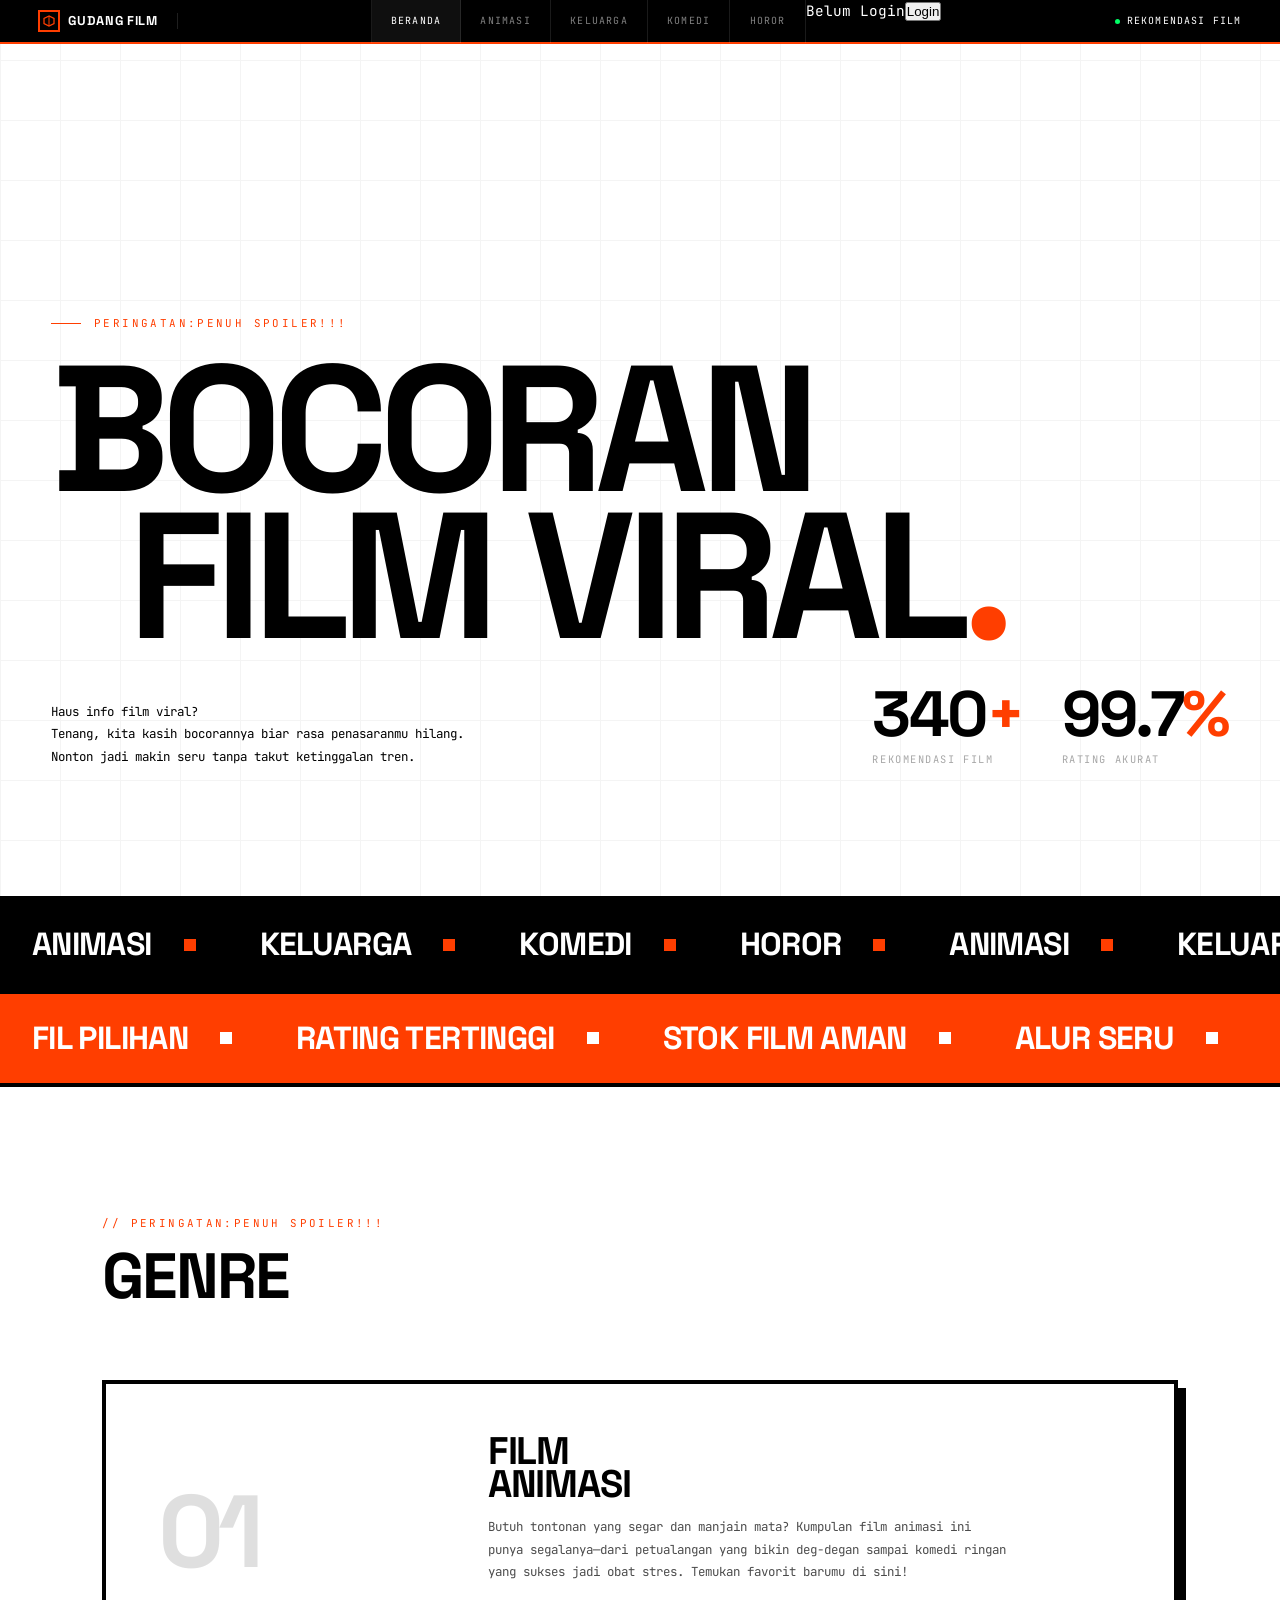
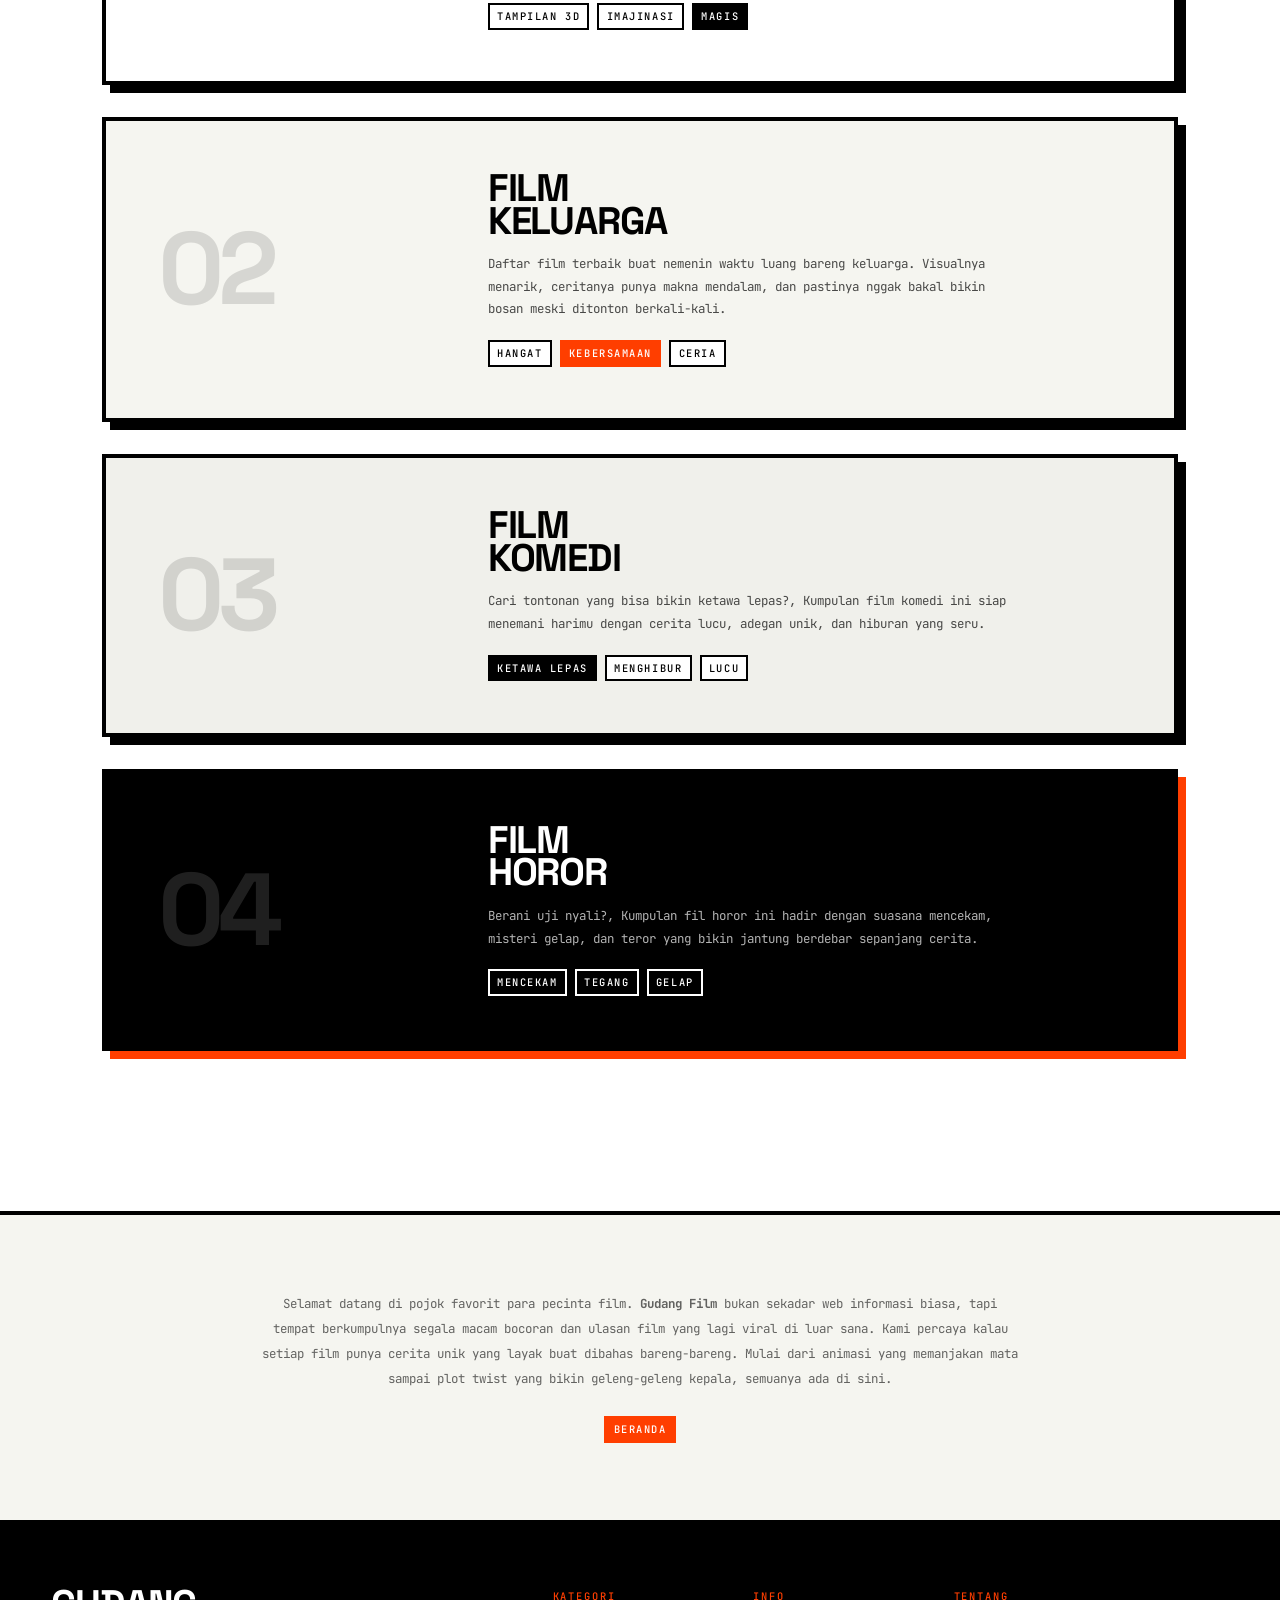
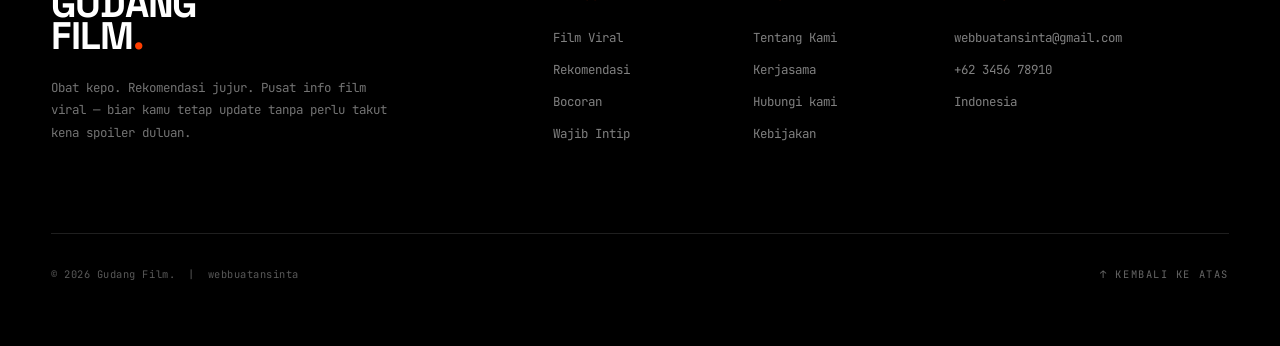
==== index.html @ 7c8afbdd "Update index.html" ====
<!DOCTYPE html>
<html lang="en">
<head>
<meta charset="UTF-8">
<meta name="viewport" content="width=device-width, initial-scale=1.0">
<title>GUDANG FILM</title>
<meta name="description" content="AXIS INDUSTRIAL delivers precision-engineered solutions for heavy industry. Built to endure. Designed to perform.">
<link rel="preconnect" href="https://fonts.googleapis.com">
<link rel="preconnect" href="https://fonts.gstatic.com" crossorigin>
<link href="https://fonts.googleapis.com/css2?family=JetBrains+Mono:wght@400;500&family=Space+Grotesk:wght@400;700&display=swap" rel="stylesheet">
<link rel="stylesheet" href="css/templatemo-axis-industrial.css">
<link rel="stylesheet" href="css/templatemo-axis-main-page.css">
<!--

TemplateMo 619 Axis Industrial

https://templatemo.com/tm-619-axis-industrial

-->
</head>
<body>

<!-- ====== HEADER ====== -->
<header class="header">
    <div class="header__inner">
        <div class="header__left">
            <a href="index.html" class="header__logo" aria-label="AXIS INDUSTRIAL Home">
                <span class="header__logo-mark">
                    <svg viewBox="0 0 24 24" fill="none" xmlns="http://www.w3.org/2000/svg"><path d="M12 2L2 7V17L12 22L22 17V7L12 2Z" stroke="#FF3E00" stroke-width="2.5"/><line x1="12" y1="2" x2="12" y2="22" stroke="#FF3E00" stroke-width="2"/></svg>
                </span>
                Gudang Film
            </a>
            <span class="header__sep"></span>
            <span class="header__product"></span>
        </div>
        <nav class="header__nav" id="headerNav">
            <a href="index.html" class="active">Beranda</a>
            <a href="animasi.html">Animasi</a>
            <a href="keluarga.html">Keluarga</a>
            <a href="komedi.html">Komedi</a>
            <a href="horor.html">Horor</a>
            <p id="userInfo">Belum Login</p>

<div id="authArea">
    <button onclick="goLogin()" class="nav-cta">Login</button>
</div>
        </nav>
        <div class="header__right">
            <div class="header__status"><span class="header__status-dot"></span><span>Rekomendasi Film</span></div>
        </div>
        <button class="header__burger" id="headerBurger" aria-label="Toggle navigation" aria-expanded="false"><span></span><span></span><span></span></button>
    </div>
</header>


<!-- ====== HERO ====== -->
<section class="hero">
    <div class="hero__grid hero__grid--dense" aria-hidden="true"></div>
    <div class="hero__label reveal">PERINGATAN:PENUH SPOILER!!! </div>
    <h1 class="hero__title">
        <span class="line">BOCORAN</span>
        <span class="line line--indent">FILM VIRAL<span class="accent-dot">.</span></span>
    </h1>
    <div class="hero__bottom">
        <p class="hero__desc reveal">Haus info film viral? <br>Tenang, kita kasih bocorannya biar rasa penasaranmu hilang. Nonton jadi makin seru tanpa takut ketinggalan tren.</p>
        <div class="hero__stats reveal">
            <div><div class="hero__stat-num">340<span class="accent">+</span></div><div class="hero__stat-label">Rekomendasi Film</div></div>
            <div><div class="hero__stat-num">99.7<span class="accent">%</span></div><div class="hero__stat-label">Rating Akurat</div></div>
        </div>
    </div>
</section>

<!-- ====== TICKER ====== -->
<div class="ticker" aria-hidden="true"><div class="ticker__track"><span class="ticker__item">Animasi</span><span class="ticker__item">Keluarga</span><span class="ticker__item">Komedi</span><span class="ticker__item">Horor</span><span class="ticker__item">Animasi</span><span class="ticker__item">Keluarga</span><span class="ticker__item">Komedi</span><span class="ticker__item">Horor</span></div></div>
<div class="ticker ticker--reverse ticker--safety" aria-hidden="true"><div class="ticker__track"><span class="ticker__item">Fil Pilihan</span><span class="ticker__item">Rating Tertinggi</span><span class="ticker__item">Stok film Aman</span><span class="ticker__item">Alur Seru</span><span class="ticker__item">Simpan Dulu</span><span class="ticker__item">Intip Dikit</span><span class="ticker__item">Film Pilihan</span><span class="ticker__item">Rating Tertinggi</span><span class="ticker__item">Stok Film Aman</span><span class="ticker__item">Alur Seru</span><span class="ticker__item">Simpan Dulu</span><span class="ticker__item">Intip dikit</span></div></div>

<!-- ====== THE STACK ====== -->
<section class="section" id="process">
    <div class="container">
        <div class="stack__header reveal">
            <div><div class="section__eyebrow">// PERINGATAN:PENUH SPOILER!!! </div><h2 class="section__title">Genre</h2></div>
        </div>
        <div>
            <article class="stack__card reveal"><div class="stack__card-left"><div class="stack__card-step">01</div></div><div class="stack__card-right"><h3 class="stack__card-title">Film<br>Animasi</h3><p class="stack__card-text">Butuh tontonan yang segar dan manjain mata? Kumpulan film animasi ini punya segalanya—dari petualangan yang bikin deg-degan sampai komedi ringan yang sukses jadi obat stres. Temukan favorit barumu di sini!</p><div class="stack__card-tags"><span class="tag">Tampilan 3D</span><span class="tag">imajinasi</span><span class="tag tag--filled">Magis</span></div></div></article>
            <article class="stack__card reveal"><div class="stack__card-left"><div class="stack__card-step">02</div></div><div class="stack__card-right"><h3 class="stack__card-title">Film<br>Keluarga</h3><p class="stack__card-text">Daftar film terbaik buat nemenin waktu luang bareng keluarga. Visualnya menarik, ceritanya punya makna mendalam, dan pastinya nggak bakal bikin bosan meski ditonton berkali-kali.</p><div class="stack__card-tags"><span class="tag">Hangat</span><span class="tag tag--safety">Kebersamaan</span><span class="tag">Ceria</span></div></div></article>
            <article class="stack__card reveal"><div class="stack__card-left"><div class="stack__card-step">03</div></div><div class="stack__card-right"><h3 class="stack__card-title">Film<br>Komedi</h3><p class="stack__card-text">Cari tontonan yang bisa bikin ketawa lepas?, Kumpulan film komedi ini siap menemani harimu dengan cerita lucu, adegan unik, dan hiburan yang seru.</p><div class="stack__card-tags"><span class="tag tag--filled">Ketawa Lepas</span><span class="tag">Menghibur</span><span class="tag">Lucu</span></div></div></article>
            <article class="stack__card reveal"><div class="stack__card-left"><div class="stack__card-step">04</div></div><div class="stack__card-right"><h3 class="stack__card-title">Film<br>Horor</h3><p class="stack__card-text">Berani uji nyali?, Kumpulan fil horor ini hadir dengan suasana mencekam, misteri gelap, dan teror yang bikin jantung berdebar sepanjang cerita.</p><div class="stack__card-tags"><span class="tag">Mencekam</span><span class="tag">Tegang</span><span class="tag tag--safety">Gelap</span></div></div></article>
        </div>
    </div>
</section>


<!-- ====== ABOUT THIS TEMPLATE ====== -->
<section class="about">
    <div class="about__inner">
        <p class="about__text">
            Selamat datang di pojok favorit para pecinta film.<strong> Gudang Film</strong> bukan sekadar web informasi biasa, tapi tempat berkumpulnya segala macam bocoran dan ulasan film yang lagi viral di luar sana. Kami percaya kalau setiap film punya cerita unik yang layak buat dibahas bareng-bareng. Mulai dari animasi yang memanjakan mata sampai plot twist yang bikin geleng-geleng kepala, semuanya ada di sini. 
        </p>
        <div class="about__links">
            <a href="index.html" class="tag tag--safety">Beranda</a>
        </div>
    </div>
</section>


<!-- ====== FOOTER ====== -->
<footer class="footer">
    <div class="footer__inner">
        <div class="footer__top">
            <div class="footer__brand">
                <h2 class="font-display footer__brand-name">Gudang <br>Film<span class="accent">.</span></h2>
                <p class="footer__brand-desc">Obat kepo. Rekomendasi jujur. Pusat info film viral — biar kamu tetap update tanpa perlu takut kena spoiler duluan.</p>
            </div>
             <div class="footer__col"><div class="footer__col-title">Kategori</div><a href="#">Film Viral</a><a href="#">Rekomendasi</a><a href="#">Bocoran</a><a href="#">Wajib Intip</a></div>
            <div class="footer__col"><div class="footer__col-title">Info</div><a href="#">Tentang Kami</a><a href="#">Kerjasama</a><a href="#">Hubungi kami</a><a href="#">Kebijakan</a></div>
            <div class="footer__col"><div class="footer__col-title">Tentang</div><a href="#">webbuatansinta@gmail.com</a><a href="#">+62 3456 78910</a><a href="#">Indonesia</a></div>
        </div>
        <div class="footer__bottom">
           <span class="footer__copy">&copy; 2026 Gudang Film. &nbsp;|&nbsp; webbuatansinta </span>
            <button class="footer__back-top" id="backToTop" aria-label="Back To Top">↑ Kembali ke atas</button>
        </div>
    </div>
</footer>

<script src="js/templatemo-axis-script.js"></script>
    <script src="login/js/welcome.js"><script>
</body>
</html>
---- css/templatemo-axis-industrial.css ----
/*

TemplateMo 619 Axis Industrial

https://templatemo.com/tm-619-axis-industrial

*/

/* ============================================================
   AXIS INDUSTRIAL — COMMON CSS
   ============================================================
   1. RESET & VARIABLES
   2. BASE TYPOGRAPHY
   3. UTILITY CLASSES
   4. BUTTONS
   5. HEADER / NAV
   6. HERO (BASE)
   7. SECTION SHARED
   8. BENTO / SPEC CARD BASE
   9. TICKER
   10. FOOTER
   11. SCROLL REVEAL
   12. RESPONSIVE — BASE
   ============================================================ */

/* ----- 1. RESET & VARIABLES ----- */
*, *::before, *::after {
    margin: 0;
    padding: 0;
    box-sizing: border-box;
}

:root {
    /* Palette */
    --base: #FFFFFF;
    --ink: #000000;
    --safety: #FF3E00;
    --muted: #888888;
    --surface: #F5F5F0;
    --term-bg: #08080A;
    --term-green: #00FF66;
    --term-amber: #FFAA00;

    /* Borders & Shadows */
    --border: 4px solid var(--ink);
    --border-thin: 1px solid var(--ink);
    --border-hair: 1px solid rgba(0,0,0,0.10);
    --shadow: 8px 8px 0px var(--ink);
    --shadow-safety: 8px 8px 0px var(--safety);
    --shadow-hover: 4px 4px 0px var(--ink);

    /* Type Scale */
    --fs-hero: clamp(4rem, 14vw, 14rem);
    --fs-h1: clamp(2.4rem, 5vw, 5rem);
    --fs-h2: clamp(1.6rem, 3vw, 3rem);
    --fs-h3: clamp(1.1rem, 1.6vw, 1.5rem);
    --fs-body: clamp(0.9rem, 1.1vw, 1.1rem);
    --fs-data: clamp(0.78rem, 0.9vw, 0.95rem);
    --fs-micro: 0.62rem;
    --fs-ticker: clamp(1.4rem, 2.5vw, 2.5rem);
    --fs-stat: clamp(2.4rem, 5vw, 4.5rem);
    --fs-spec-val: clamp(2rem, 4vw, 3.5rem);

    /* Spacing */
    --gap: clamp(1rem, 2vw, 2rem);
    --section-pad: clamp(4rem, 10vw, 10rem) clamp(1rem, 4vw, 4rem);

    /* Layout */
    --cols: 12;
    --header-h: 44px;
}

html {
    scroll-behavior: smooth;
    -webkit-text-size-adjust: 100%;
}

body {
    font-family: 'JetBrains Mono', monospace;
    font-weight: 400;
    font-size: var(--fs-body);
    line-height: 1.6;
    color: var(--ink);
    background-color: var(--base);
    overflow-x: hidden;
}

img { max-width: 100%; display: block; }
a { color: inherit; text-decoration: none; }
ul { list-style: none; }

::selection {
    background: var(--safety);
    color: var(--base);
}


/* ----- 2. BASE TYPOGRAPHY ----- */
h1, h2, h3, h4, h5, h6,
.font-display {
    font-family: 'Space Grotesk', sans-serif;
    font-weight: 700;
    text-transform: uppercase;
    line-height: 0.85;
    letter-spacing: -0.03em;
}


/* ----- 3. UTILITY CLASSES ----- */
.container {
    width: 100%;
    max-width: 1440px;
    margin: 0 auto;
    padding-inline: clamp(1rem, 4vw, 4rem);
}

.grid-12 {
    display: grid;
    grid-template-columns: repeat(var(--cols), 1fr);
    gap: var(--gap);
}

.accent { color: var(--safety); }

.tag {
    display: inline-block;
    font-family: 'JetBrains Mono', monospace;
    font-size: 0.65rem;
    font-weight: 500;
    text-transform: uppercase;
    letter-spacing: 0.15em;
    padding: 0.3em 0.7em;
    border: 2px solid var(--ink);
    background: var(--base);
}

.tag--filled {
    background: var(--ink);
    color: var(--base);
}

.tag--safety {
    background: var(--safety);
    color: var(--base);
    border-color: var(--safety);
}

.tag--ghost {
    border-color: var(--muted);
    color: var(--muted);
    background: transparent;
}


/* ----- 4. BUTTONS ----- */
.btn {
    font-family: 'JetBrains Mono', monospace;
    font-size: 0.72rem;
    font-weight: 500;
    text-transform: uppercase;
    letter-spacing: 0.1em;
    padding: 0.8em 2em;
    border: var(--border);
    cursor: pointer;
    transition: none;
    display: inline-block;
    text-align: center;
}

.btn--primary {
    background: var(--safety);
    color: var(--base);
    box-shadow: var(--shadow);
}

.btn--primary:hover {
    transform: translate(-4px, -4px);
    box-shadow: 12px 12px 0px var(--ink);
}

.btn--primary:active {
    transform: translate(4px, 4px);
    box-shadow: 0 0 0 var(--ink);
}

.btn--ghost {
    background: var(--base);
    color: var(--ink);
    box-shadow: var(--shadow);
}

.btn--ghost:hover {
    background: var(--ink);
    color: var(--base);
    transform: translate(-4px, -4px);
    box-shadow: 12px 12px 0px var(--ink);
}


/* ----- 5. HEADER / NAV ----- */
.header {
    position: fixed;
    top: 0;
    left: 0;
    width: 100%;
    height: var(--header-h);
    z-index: 1000;
    background: var(--ink);
    color: var(--base);
    border-bottom: 2px solid var(--safety);
    display: flex;
    align-items: center;
    padding: 0 clamp(1rem, 3vw, 3rem);
}

.header__inner {
    width: 100%;
    max-width: 1440px;
    margin: 0 auto;
    display: flex;
    align-items: center;
    justify-content: space-between;
    gap: 1rem;
}

.header__left {
    display: flex;
    align-items: center;
    gap: 1.2rem;
}

.header__logo {
    font-family: 'Space Grotesk', sans-serif;
    font-weight: 700;
    font-size: 0.8rem;
    text-transform: uppercase;
    letter-spacing: 0.05em;
    display: flex;
    align-items: center;
    gap: 0.5rem;
    white-space: nowrap;
}

.header__logo-mark {
    width: 22px;
    height: 22px;
    border: 2px solid var(--safety);
    display: flex;
    align-items: center;
    justify-content: center;
    flex-shrink: 0;
}

.header__logo-mark svg {
    width: 12px;
    height: 12px;
}

.header__sep {
    width: 1px;
    height: 16px;
    background: rgba(255,255,255,0.12);
}

.header__product {
    font-size: var(--fs-micro);
    letter-spacing: 0.14em;
    text-transform: uppercase;
    opacity: 0.4;
}

/* Light-switch nav cells */
.header__nav {
    display: flex;
    align-items: stretch;
    height: var(--header-h);
    border-left: 1px solid rgba(255,255,255,0.10);
}

.header__nav a {
    font-family: 'JetBrains Mono', monospace;
    font-size: var(--fs-micro);
    text-transform: uppercase;
    letter-spacing: 0.12em;
    padding: 0 1.2rem;
    display: flex;
    align-items: center;
    border-right: 1px solid rgba(255,255,255,0.10);
    color: rgba(255,255,255,0.5);
    transition: background 0s, color 0s;
}

.header__nav a:hover {
    background: var(--safety);
    color: var(--base);
}

/* Active page highlight */
.header__nav a.active {
    background: rgba(255,255,255,0.06);
    color: var(--base);
}

.header__right {
    display: flex;
    align-items: center;
    gap: 1.2rem;
}

.header__status {
    display: flex;
    align-items: center;
    gap: 0.4rem;
    font-size: var(--fs-micro);
    text-transform: uppercase;
    letter-spacing: 0.12em;
}

.header__status-dot {
    width: 5px;
    height: 5px;
    border-radius: 50%;
    background: var(--term-green);
    animation: pulse 2s ease-in-out infinite;
}

@keyframes pulse {
    0%, 100% { opacity: 1; }
    50% { opacity: 0.4; }
}

.header__clock {
    font-family: 'JetBrains Mono', monospace;
    font-size: var(--fs-micro);
    font-weight: 500;
    letter-spacing: 0.08em;
    opacity: 0.7;
    min-width: 7em;
    text-align: right;
}

.header__burger {
    display: none;
    flex-direction: column;
    gap: 4px;
    cursor: pointer;
    background: none;
    border: none;
    padding: 4px;
}

.header__burger span {
    width: 22px;
    height: 2px;
    background: var(--base);
    transition: transform 0.3s, opacity 0.3s;
}


/* ----- 6. HERO (BASE) ----- */
.hero {
    min-height: 100vh;
    min-height: 100svh;
    display: flex;
    flex-direction: column;
    justify-content: flex-end;
    padding: var(--section-pad);
    padding-top: calc(var(--header-h) + 4rem);
    position: relative;
    overflow: hidden;
    border-bottom: var(--border);
}

.hero--center {
    justify-content: center;
    align-items: center;
    text-align: center;
}

.hero__grid {
    position: absolute;
    inset: 0;
    background-image:
        linear-gradient(rgba(0,0,0,0.045) 1px, transparent 1px),
        linear-gradient(90deg, rgba(0,0,0,0.045) 1px, transparent 1px);
    background-size: 40px 40px;
    pointer-events: none;
}

.hero__label {
    font-family: 'JetBrains Mono', monospace;
    font-size: 0.68rem;
    text-transform: uppercase;
    letter-spacing: 0.22em;
    color: var(--safety);
    margin-bottom: 1.5rem;
    display: flex;
    align-items: center;
    gap: 0.8rem;
    position: relative;
    z-index: 1;
}

.hero__label::before {
    content: '';
    width: 30px;
    height: 1px;
    background: var(--safety);
}

.hero__title {
    font-size: var(--fs-hero);
    line-height: 0.82;
    letter-spacing: -0.05em;
    position: relative;
    z-index: 1;
    margin-bottom: 2rem;
    animation: heroRotate linear both;
    animation-timeline: scroll();
    animation-range: 0vh 55vh;
}

@keyframes heroRotate {
    from { transform: rotate(0deg); opacity: 1; }
    to   { transform: rotate(-2.5deg) translateY(-20px); opacity: 0.25; }
}

.hero__title .line { display: block; }
.hero__title .line--indent { padding-left: clamp(1rem, 6vw, 6rem); }
.hero__title .dot,
.hero__title .accent-dot { color: var(--safety); }

.hero__bottom {
    display: flex;
    align-items: flex-end;
    justify-content: space-between;
    gap: 2rem;
    flex-wrap: wrap;
    position: relative;
    z-index: 1;
}

.hero__desc {
    max-width: 420px;
    font-size: var(--fs-data);
    line-height: 1.8;
    opacity: 0.55;
    position: relative;
    z-index: 1;
}

.hero__stats,
.hero__kpis {
    display: flex;
    gap: clamp(1.5rem, 3vw, 3.5rem);
}

.hero__stat-num,
.hero__kpi-val {
    font-family: 'Space Grotesk', sans-serif;
    font-weight: 700;
    font-size: var(--fs-stat);
    line-height: 1;
    letter-spacing: -0.04em;
}

.hero__stat-label,
.hero__kpi-label {
    font-size: 0.65rem;
    text-transform: uppercase;
    letter-spacing: 0.15em;
    opacity: 0.35;
    margin-top: 0.35rem;
}

.hero__scroll-cue {
    position: absolute;
    right: clamp(1rem, 2vw, 4rem);
    bottom: clamp(2rem, 4vw, 4rem);
    writing-mode: vertical-rl;
    font-size: 0.65rem;
    text-transform: uppercase;
    letter-spacing: 0.2em;
    opacity: 0.4;
    display: flex;
    align-items: center;
    gap: 0.8rem;
}

.hero__scroll-cue::after {
    content: '';
    width: 1px;
    height: 50px;
    background: var(--ink);
    animation: scrollPulse 2s ease-in-out infinite;
}

@keyframes scrollPulse {
    0%, 100% { opacity: 0.3; transform: scaleY(0.5); }
    50% { opacity: 1; transform: scaleY(1); }
}


/* ----- 7. SECTION SHARED ----- */
.section {
    padding: var(--section-pad);
    border-bottom: var(--border);
}

.section--surface {
    background: var(--surface);
}

.section__eyebrow {
    font-family: 'JetBrains Mono', monospace;
    font-size: 0.68rem;
    text-transform: uppercase;
    letter-spacing: 0.22em;
    color: var(--safety);
    margin-bottom: 1rem;
}

.section__title {
    font-size: var(--fs-h1);
}

.section__header {
    margin-bottom: clamp(2.5rem, 5vw, 5rem);
}


/* ----- 8. BENTO / SPEC CARD BASE ----- */
.bento-card {
    border: var(--border);
    box-shadow: var(--shadow);
    padding: clamp(1.2rem, 2vw, 2rem);
    background: var(--base);
    position: relative;
    display: grid;
    grid-template-rows: auto 1fr auto;
    transition: none;
    cursor: default;
    overflow: hidden;
}

.bento-card:hover {
    transform: translate(-4px, -4px);
    box-shadow: 12px 12px 0px var(--ink);
}

.bento-card--dark {
    background: var(--ink);
    color: var(--base);
    box-shadow: var(--shadow-safety);
}

.bento-card--dark:hover {
    box-shadow: 12px 12px 0px var(--safety);
}

.bento-card--safety {
    background: var(--safety);
    color: var(--base);
}

.bento-card--safety:hover {
    box-shadow: 12px 12px 0px var(--ink);
}

.bento-card__number {
    font-family: 'Space Grotesk', sans-serif;
    font-weight: 700;
    font-size: 0.72rem;
    text-transform: uppercase;
    letter-spacing: 0.1em;
    opacity: 0.3;
    margin-bottom: 1rem;
}

.bento-card__title {
    font-size: var(--fs-h3);
    margin-bottom: 0.6rem;
    line-height: 0.9;
}

.bento-card__text {
    font-size: var(--fs-data);
    line-height: 1.7;
    opacity: 0.55;
}

.bento-card__stat {
    font-family: 'Space Grotesk', sans-serif;
    font-weight: 700;
    font-size: clamp(2.5rem, 5vw, 4rem);
    line-height: 1;
    letter-spacing: -0.04em;
    align-self: end;
}

/* Mini bar chart inside cards */
.bar-chart {
    display: flex;
    align-items: flex-end;
    gap: 4px;
    height: 60px;
    margin-top: 1rem;
}

.bar-chart__col {
    flex: 1;
    background: var(--safety);
    min-height: 4px;
    border: 2px solid var(--ink);
}

.bento-card--dark .bar-chart__col {
    border-color: var(--safety);
}

/* Sparkline bars */
.spark {
    display: flex;
    align-items: flex-end;
    gap: 2px;
    height: 32px;
    margin-top: 1rem;
}

.spark__bar {
    flex: 1;
    background: var(--safety);
    min-height: 2px;
    opacity: 0.7;
}

/* Progress bar track */
.bar-track {
    width: 100%;
    height: 4px;
    background: rgba(0,0,0,0.06);
    margin-top: 0.8rem;
    overflow: hidden;
}

.bar-track--dark,
.bento-card--dark .bar-track {
    background: rgba(255,255,255,0.12);
}

.bar-track__fill {
    height: 100%;
    background: var(--safety);
    transition: width 0.8s ease;
}

.bento-card--safety .bar-track {
    background: rgba(255,255,255,0.2);
}

.bento-card--safety .bar-track__fill {
    background: var(--base);
}


/* ----- 9. TICKER ----- */
.ticker {
    border-bottom: var(--border);
    background: var(--ink);
    color: var(--base);
    overflow: hidden;
    padding: 1.2rem 0;
}

.ticker--safety {
    background: var(--safety);
}

.ticker--safety .ticker__item::after {
    background: var(--base);
}

.ticker__track {
    display: flex;
    width: max-content;
    animation: tickerScroll 20s linear infinite;
}

.ticker--reverse .ticker__track {
    animation-direction: reverse;
    animation-duration: 28s;
}

.ticker__item {
    font-family: 'Space Grotesk', sans-serif;
    font-weight: 700;
    font-size: var(--fs-ticker);
    text-transform: uppercase;
    letter-spacing: -0.02em;
    white-space: nowrap;
    padding: 0 2rem;
    display: flex;
    align-items: center;
    gap: 2rem;
}

.ticker__item::after {
    content: '';
    width: 12px;
    height: 12px;
    background: var(--safety);
    flex-shrink: 0;
}

@keyframes tickerScroll {
    0% { transform: translateX(0); }
    100% { transform: translateX(-50%); }
}


/* ----- 10. FOOTER ----- */
.footer {
    background: var(--ink);
    color: var(--base);
    padding: clamp(2.5rem, 5vw, 4rem) clamp(1rem, 4vw, 4rem);
}

.footer__inner {
    max-width: 1440px;
    margin: 0 auto;
}

/* Footer — Compact (landing / observer) */
.footer--compact .footer__inner {
    display: flex;
    justify-content: space-between;
    align-items: center;
    flex-wrap: wrap;
    gap: 1rem;
}

.footer__left {
    display: flex;
    align-items: center;
    gap: 1.5rem;
    flex-wrap: wrap;
}

.footer__logo {
    font-family: 'Space Grotesk', sans-serif;
    font-weight: 700;
    font-size: 0.85rem;
    text-transform: uppercase;
    letter-spacing: 0.04em;
}

.footer__links {
    display: flex;
    gap: 1.2rem;
}

.footer__links a {
    font-size: var(--fs-micro);
    text-transform: uppercase;
    letter-spacing: 0.12em;
    opacity: 0.4;
    transition: opacity 0.2s, color 0.2s;
}

.footer__links a:hover {
    opacity: 1;
    color: var(--safety);
}

/* Footer — Full (index page) */
.footer__top {
    display: grid;
    grid-template-columns: repeat(12, 1fr);
    gap: var(--gap);
    padding-bottom: clamp(3rem, 6vw, 6rem);
    border-bottom: 1px solid rgba(255,255,255,0.12);
}

.footer__brand {
    grid-column: span 5;
}

.footer__brand-name {
    font-size: var(--fs-h2);
    margin-bottom: 1.5rem;
}

.footer__brand-desc {
    font-size: var(--fs-data);
    opacity: 0.45;
    line-height: 1.8;
    max-width: 340px;
}

.footer__col {
    grid-column: span 2;
}

.footer__col:last-child {
    grid-column: span 3;
}

.footer__col-title {
    font-family: 'JetBrains Mono', monospace;
    font-size: 0.65rem;
    text-transform: uppercase;
    letter-spacing: 0.18em;
    color: var(--safety);
    margin-bottom: 1.5rem;
    font-weight: 500;
}

.footer__col a {
    display: block;
    font-size: var(--fs-data);
    opacity: 0.5;
    margin-bottom: 0.75rem;
    transition: opacity 0.2s;
}

.footer__col a:hover {
    opacity: 1;
    color: var(--safety);
}

.footer__bottom {
    display: flex;
    justify-content: space-between;
    align-items: center;
    padding-top: 2rem;
    gap: 1rem;
    flex-wrap: wrap;
}

.footer__copy {
    font-size: 0.65rem;
    color: rgba(255,255,255,0.35);
    letter-spacing: 0.05em;
}

.footer__copy a {
    color: var(--safety);
    font-weight: 500;
}

.footer__copy a:hover {
    text-decoration: underline;
}

.footer__back-top {
    font-family: 'JetBrains Mono', monospace;
    font-size: 0.65rem;
    text-transform: uppercase;
    letter-spacing: 0.15em;
    opacity: 0.4;
    cursor: pointer;
    background: none;
    border: none;
    color: var(--base);
    transition: opacity 0.2s;
}

.footer__back-top:hover {
    opacity: 1;
    color: var(--safety);
}


/* ----- 11. SCROLL REVEAL ----- */
.reveal {
    opacity: 0;
    transform: translateY(24px);
    transition: opacity 0.5s ease, transform 0.5s ease;
}

.reveal.visible {
    opacity: 1;
    transform: translateY(0);
}


/* ----- 12. RESPONSIVE — BASE ----- */
@media (max-width: 1024px) {
    .footer__brand { grid-column: span 12; margin-bottom: 2rem; }
    .footer__col { grid-column: span 4; }
    .footer__col:last-child { grid-column: span 4; }
}

@media (max-width: 768px) {
    :root {
        --cols: 4;
    }

    .header__nav { display: none; }
    .header__product { display: none; }
    .header__burger { display: flex; }

    .header__nav.open {
        display: flex;
        flex-direction: column;
        position: absolute;
        top: var(--header-h);
        left: 0;
        width: 100%;
        height: auto;
        background: var(--ink);
        border-bottom: 2px solid var(--safety);
        overflow-y: auto;
        max-height: calc(100vh - var(--header-h));
        max-height: calc(100svh - var(--header-h));
    }

    .header__nav.open a {
        border-right: none;
        border-bottom: 1px solid rgba(255,255,255,0.06);
        padding: 0.9rem clamp(1rem, 3vw, 3rem);
        height: auto;
    }

    .hero__bottom {
        flex-direction: column;
        align-items: flex-start;
    }

    .hero__scroll-cue { display: none; }

    .footer__col { grid-column: span 6; }
    .footer__col:last-child { grid-column: span 6; }

    .footer--compact .footer__inner {
        flex-direction: column;
        align-items: flex-start;
    }

    .footer__left {
        flex-direction: column;
        align-items: flex-start;
        gap: 1rem;
    }
}

@media (max-width: 480px) {
    .hero__stats,
    .hero__kpis {
        flex-direction: column;
        gap: 1rem;
    }

    .footer__col,
    .footer__col:last-child { grid-column: 1 / -1; }

    .header__status span { display: none; }
}
---- css/templatemo-axis-main-page.css ----
/*

TemplateMo 619 Axis Industrial

https://templatemo.com/tm-619-axis-industrial

*/

/* ============================================================
   INDEX PAGE — SPECIFIC STYLES
   ============================================================ */

.hero__grid--dense {
    background-size: 60px 60px;
    opacity: 0.04;
    background-image:
        linear-gradient(var(--ink) 1px, transparent 1px),
        linear-gradient(90deg, var(--ink) 1px, transparent 1px);
}

/* Bento Grid */
.bento__grid {
    display: grid;
    grid-template-columns: repeat(12, 1fr);
    grid-auto-rows: minmax(180px, auto);
    gap: var(--gap);
}

.bento-card--wide    { grid-column: span 8; }
.bento-card--mid     { grid-column: span 6; }
.bento-card--narrow  { grid-column: span 4; }
.bento-card--tall    { grid-row: span 2; }

.bento-card__visual {
    position: absolute;
    right: -10px;
    bottom: -10px;
    width: 120px;
    height: 120px;
    border: 3px solid currentColor;
    border-radius: 50%;
    opacity: 0.08;
}

/* Sticky Stack Cards */
.stack__header {
    margin-bottom: clamp(3rem, 6vw, 6rem);
    display: flex;
    align-items: flex-end;
    justify-content: space-between;
    gap: 2rem;
    flex-wrap: wrap;
}

.stack__subtitle {
    font-size: var(--fs-data);
    max-width: 340px;
    opacity: 0.6;
    line-height: 1.7;
}

.stack__card {
    position: sticky;
    top: 80px;
    border: var(--border);
    box-shadow: var(--shadow);
    background: var(--base);
    padding: clamp(2rem, 4vw, 4rem);
    margin-bottom: 2rem;
    display: grid;
    grid-template-columns: repeat(12, 1fr);
    gap: var(--gap);
    align-items: center;
    transition: none;
}

.stack__card:nth-child(2) { top: 110px; background: #F5F5F0; }
.stack__card:nth-child(4) { top: 140px; background: var(--ink); color: var(--base); box-shadow: var(--shadow-safety); }
.stack__card:nth-child(3) { top: 170px; background: #F0F0EB; }

.stack__card:hover { transform: translate(-4px, -4px); box-shadow: 12px 12px 0px var(--ink); }
.stack__card:nth-child(4):hover { box-shadow: 12px 12px 0px var(--safety); }

.stack__card-left  { grid-column: span 4; }
.stack__card-right { grid-column: span 8; }

.stack__card-step {
    font-family: 'Space Grotesk', sans-serif;
    font-weight: 700;
    font-size: clamp(4rem, 8vw, 7rem);
    line-height: 0.8;
    letter-spacing: -0.05em;
    opacity: 0.12;
}

.stack__card-title { font-size: var(--fs-h2); margin-bottom: 1rem; }
.stack__card-text { font-size: var(--fs-data); line-height: 1.8; opacity: 0.7; max-width: 520px; }
.stack__card-tags { display: flex; flex-wrap: wrap; gap: 0.5rem; margin-top: 1.2rem; }

.stack__card:nth-child(4) .tag { border-color: var(--base); color: var(--base); background: transparent; }
.stack__card:nth-child(4) .tag--filled { background: var(--safety); border-color: var(--safety); }

/* About / Template Info */
.about {
    padding: clamp(3rem, 6vw, 5rem) clamp(1rem, 4vw, 4rem);
    border-bottom: var(--border);
    background: var(--surface);
}

.about__inner { max-width: 760px; margin: 0 auto; text-align: center; }
.about__text { font-size: var(--fs-data); line-height: 2; opacity: 0.6; margin-bottom: 1.5rem; }
.about__links { display: flex; gap: 0.6rem; justify-content: center; flex-wrap: wrap; }

@media (max-width: 1024px) {
    .bento-card--wide,
    .bento-card--mid,
    .bento-card--narrow { grid-column: span 6; }
    .stack__card-left  { grid-column: span 3; }
    .stack__card-right { grid-column: span 9; }
}

@media (max-width: 768px) {
    .bento-card--wide,
    .bento-card--mid,
    .bento-card--narrow { grid-column: 1 / -1; }
    .bento-card--tall { grid-row: span 1; }
    .stack__card { grid-template-columns: 1fr; position: relative; top: auto !important; }
    .stack__card-left, .stack__card-right { grid-column: 1 / -1; }
    .stack__card-step { font-size: 4rem; }
}
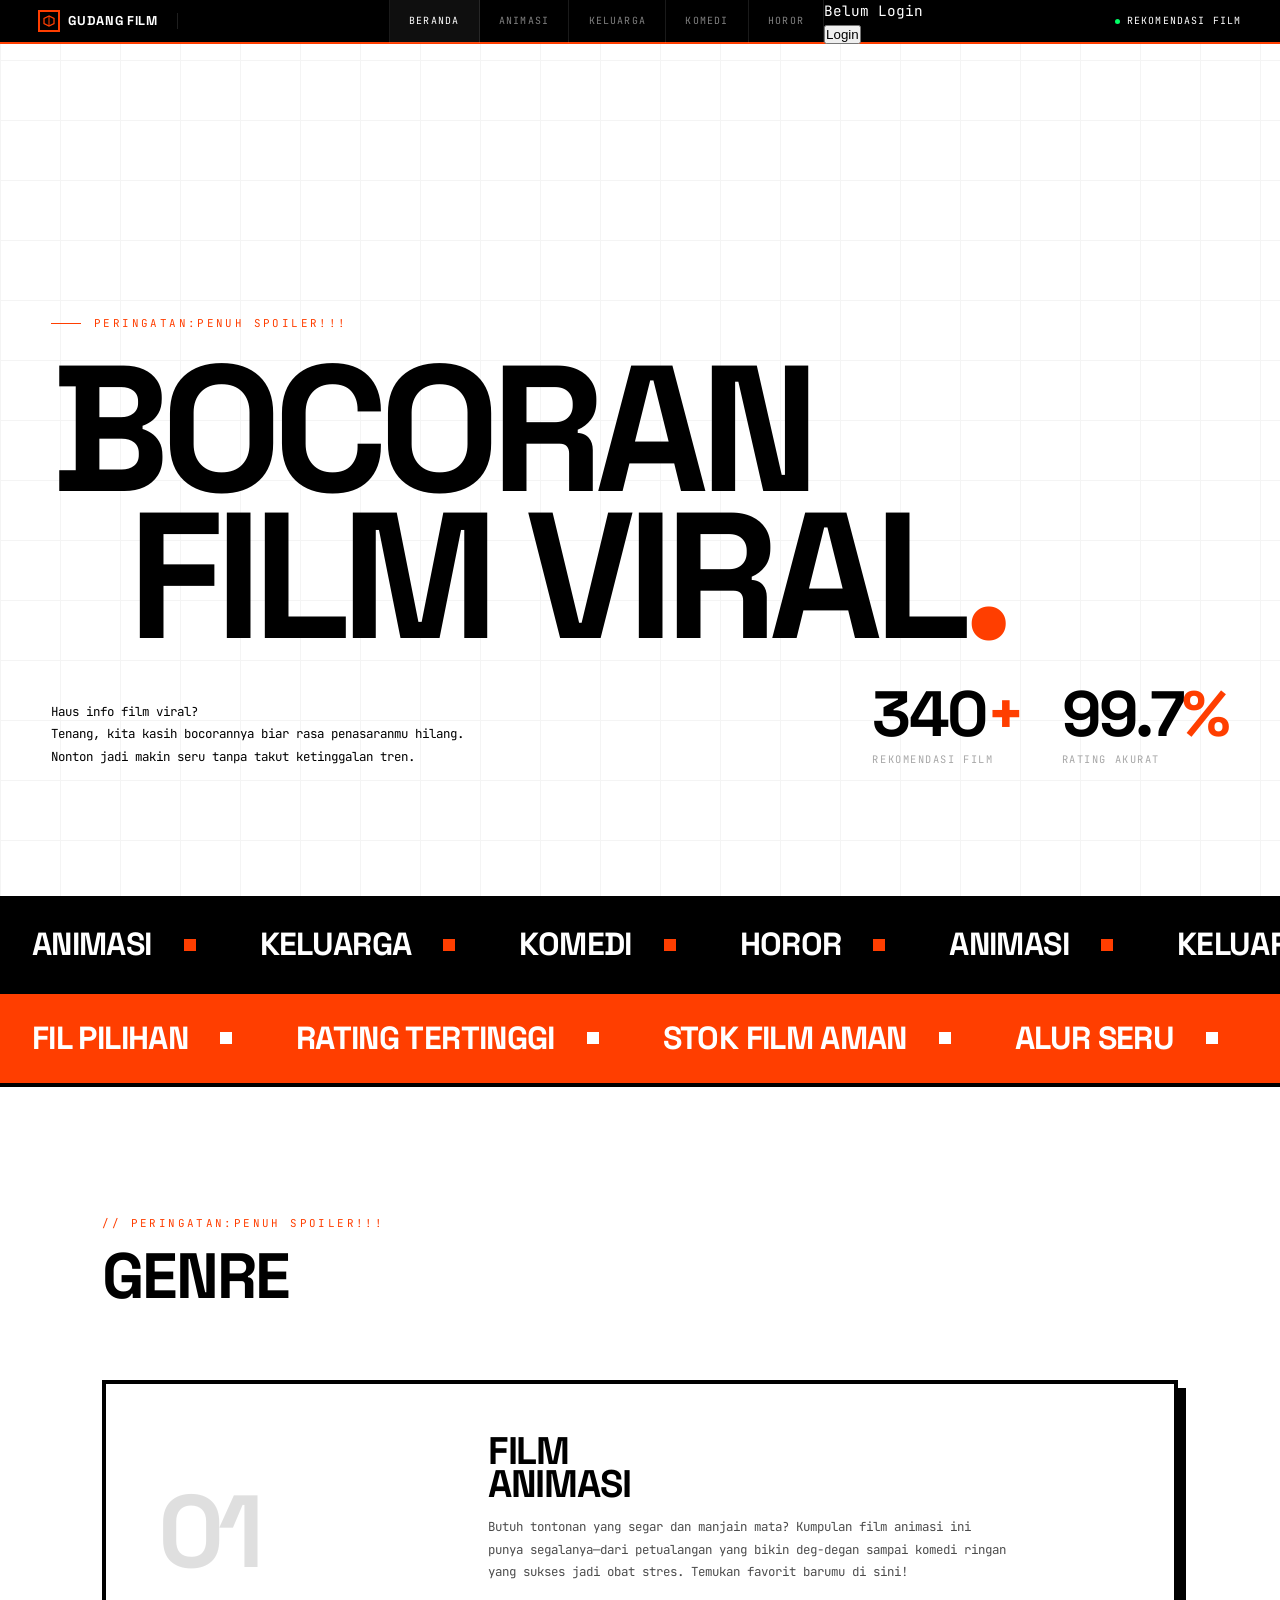
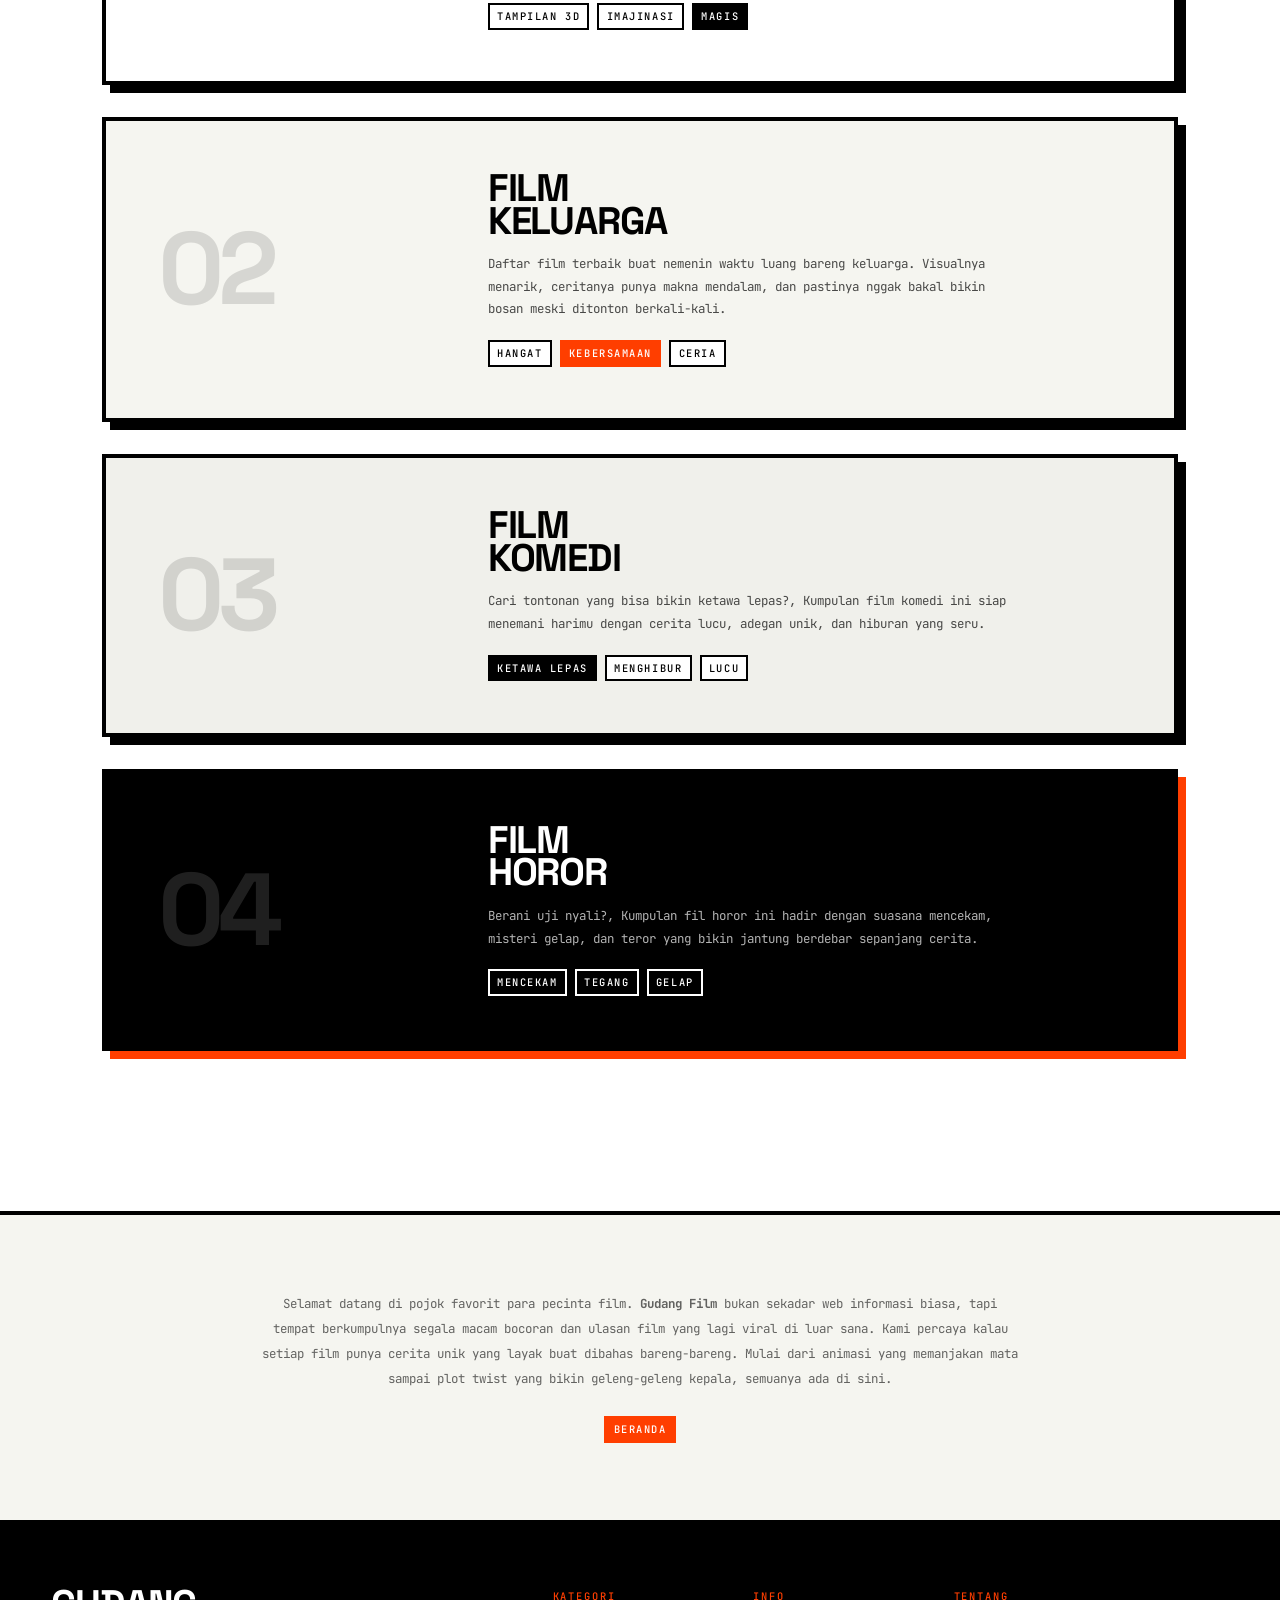
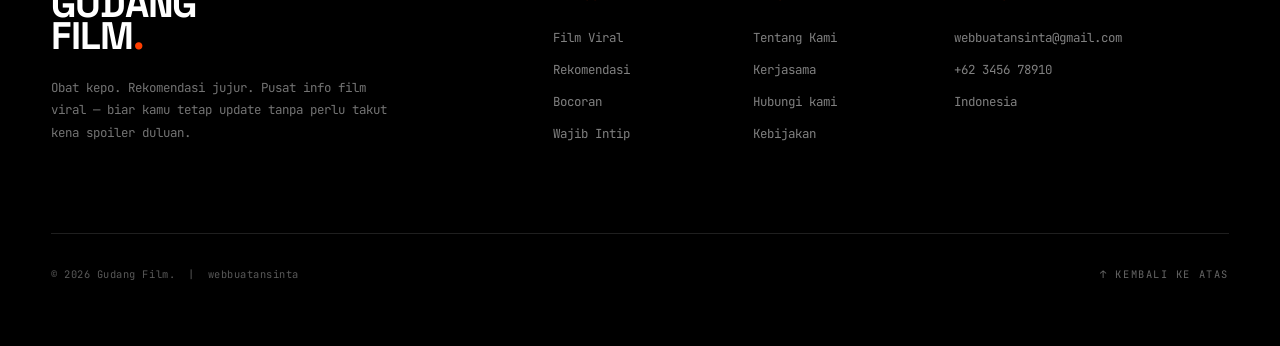
==== commit fa3e3a37: "Update index.html" ====
--- a/index.html
+++ b/index.html
@@ -1,4 +1,4 @@
-<!DOCTYPE html>
+    <!DOCTYPE html>
 <html lang="en">
 <head>
 <meta charset="UTF-8">
@@ -39,11 +39,14 @@
             <a href="keluarga.html">Keluarga</a>
             <a href="komedi.html">Komedi</a>
             <a href="horor.html">Horor</a>
-            <p id="userInfo">Belum Login</p>
 
-<div id="authArea">
-    <button onclick="goLogin()" class="nav-cta">Login</button>
-</div>
+            <div class="login-status">
+                    <p id="userInfo">Belum Login</p>
+
+                    <div id="authArea">
+                <button onclick="goLogin()" class="nav-cta">Login</button>
+            </div>
+        </div>
         </nav>
         <div class="header__right">
             <div class="header__status"><span class="header__status-dot"></span><span>Rekomendasi Film</span></div>
@@ -123,6 +126,6 @@
 </footer>
 
 <script src="js/templatemo-axis-script.js"></script>
-    <script src="login/js/welcome.js"><script>
+    <script src="login/js/welcome.js"></script>
 </body>
 </html>
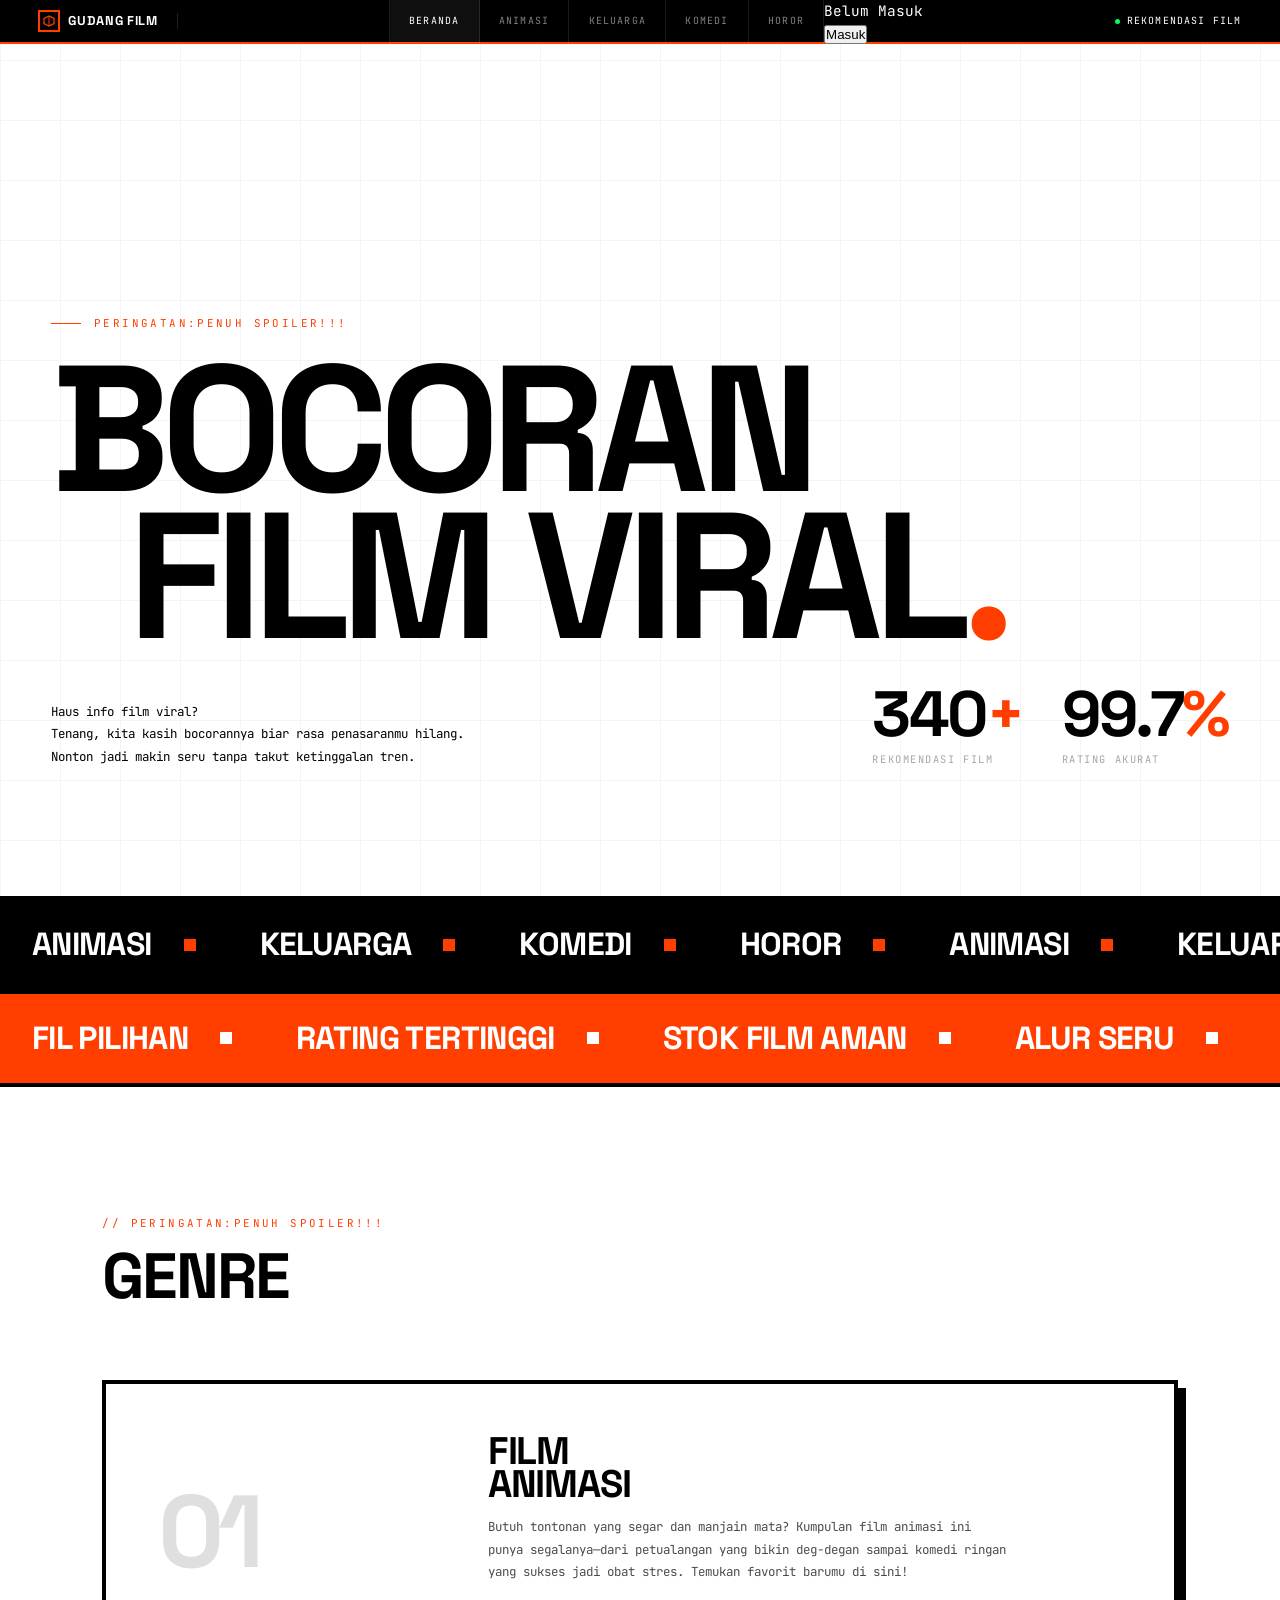
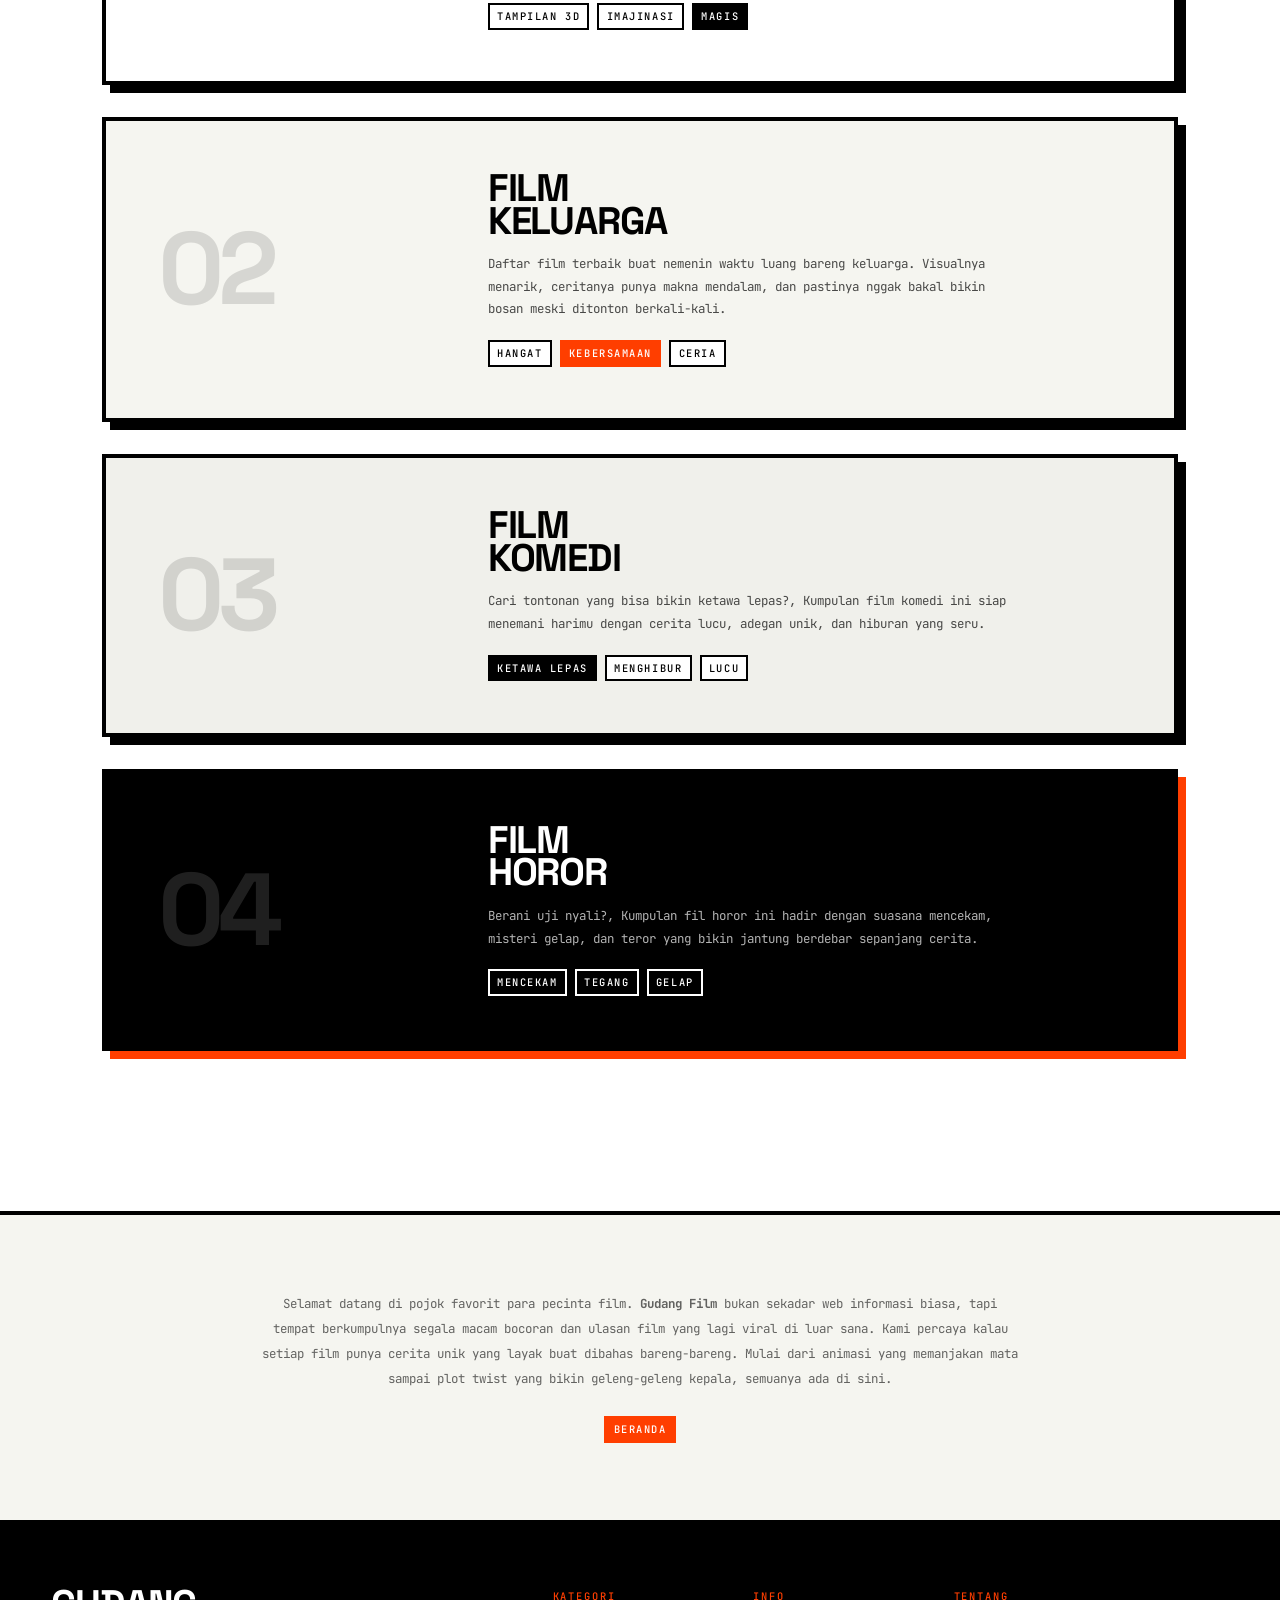
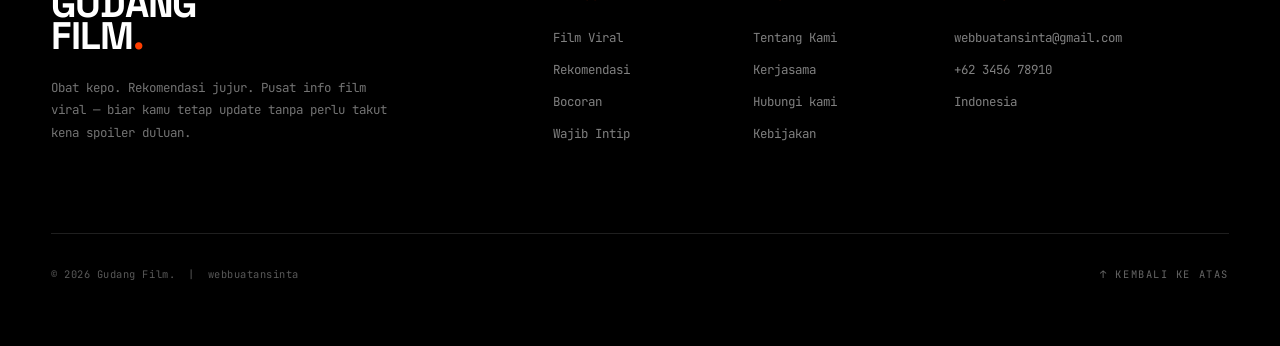
==== commit 8de91e44: "Update index.html" ====
--- a/index.html
+++ b/index.html
@@ -41,10 +41,10 @@
             <a href="horor.html">Horor</a>
 
             <div class="login-status">
-                    <p id="userInfo">Belum Login</p>
+                    <p id="userInfo">Belum Masuk</p>
 
                     <div id="authArea">
-                <button onclick="goLogin()" class="nav-cta">Login</button>
+                <button onclick="goLogin()" class="nav-cta">Masuk</button>
             </div>
         </div>
         </nav>
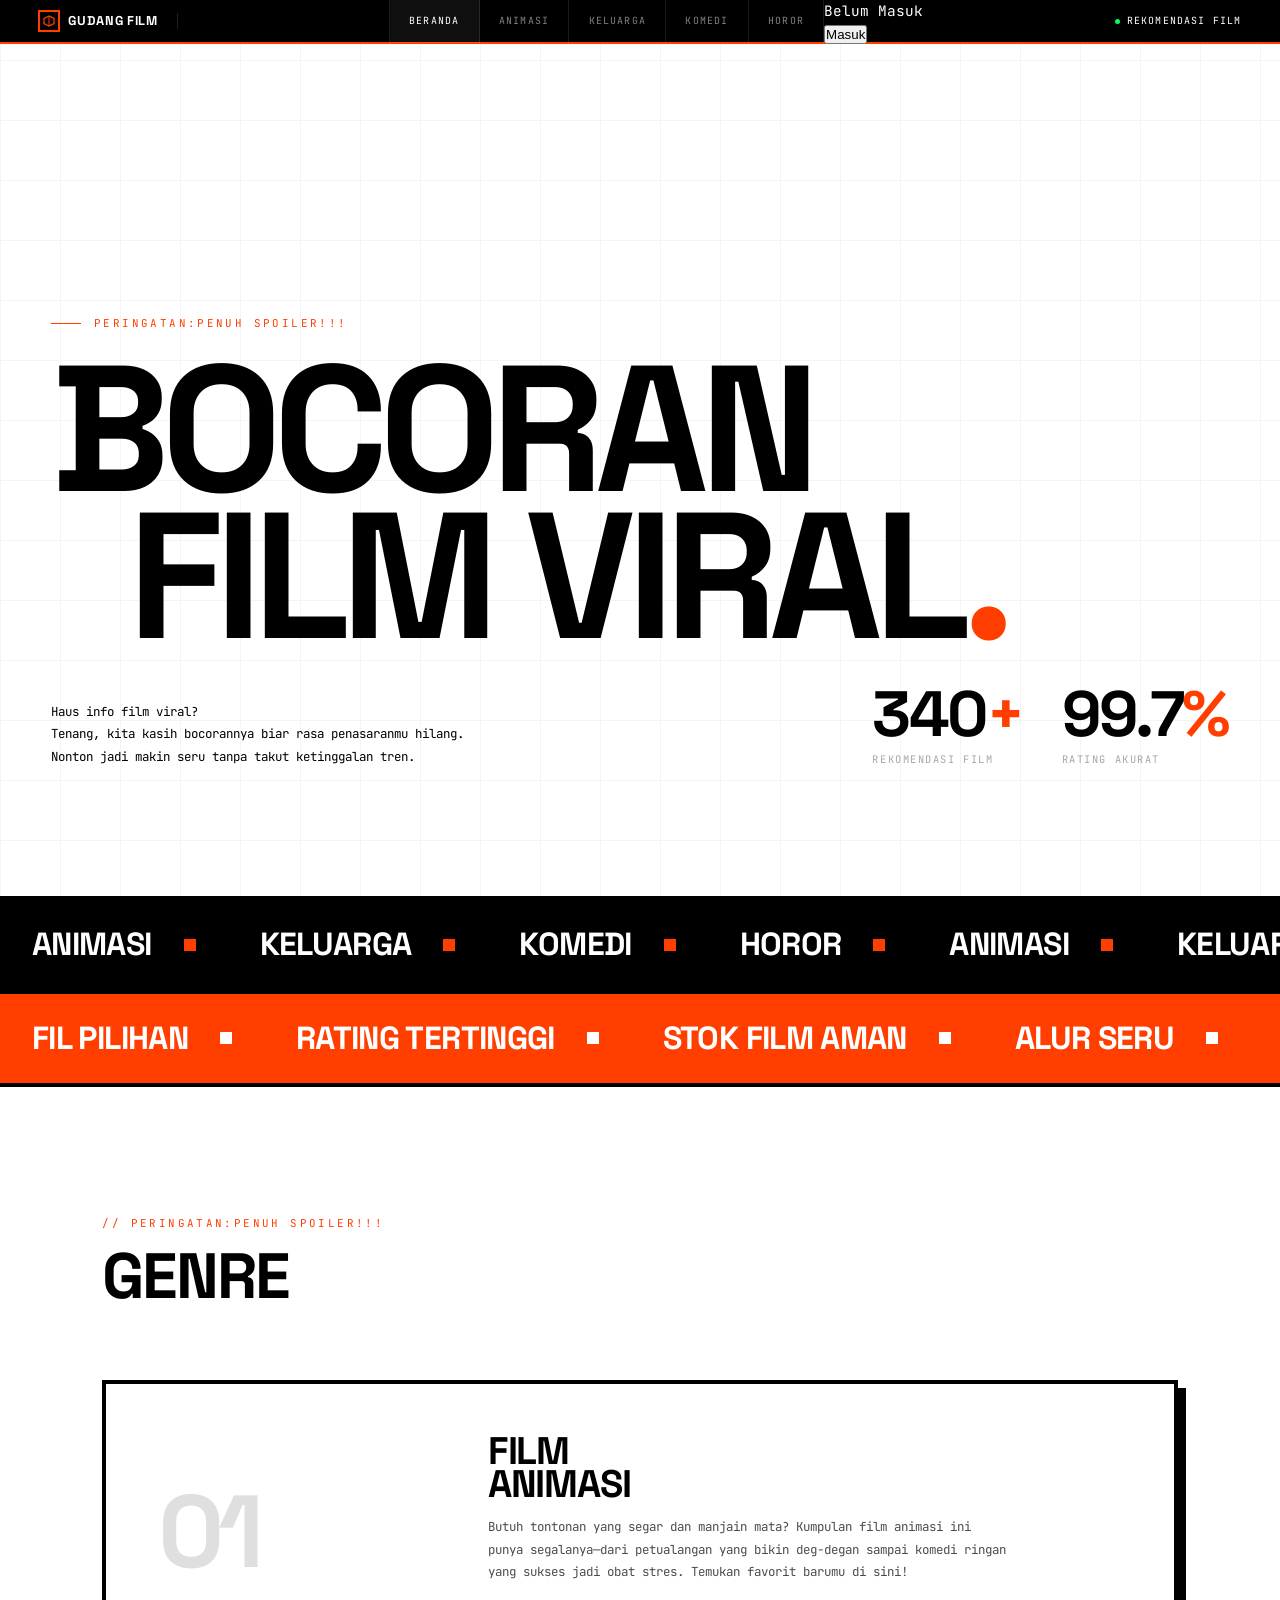
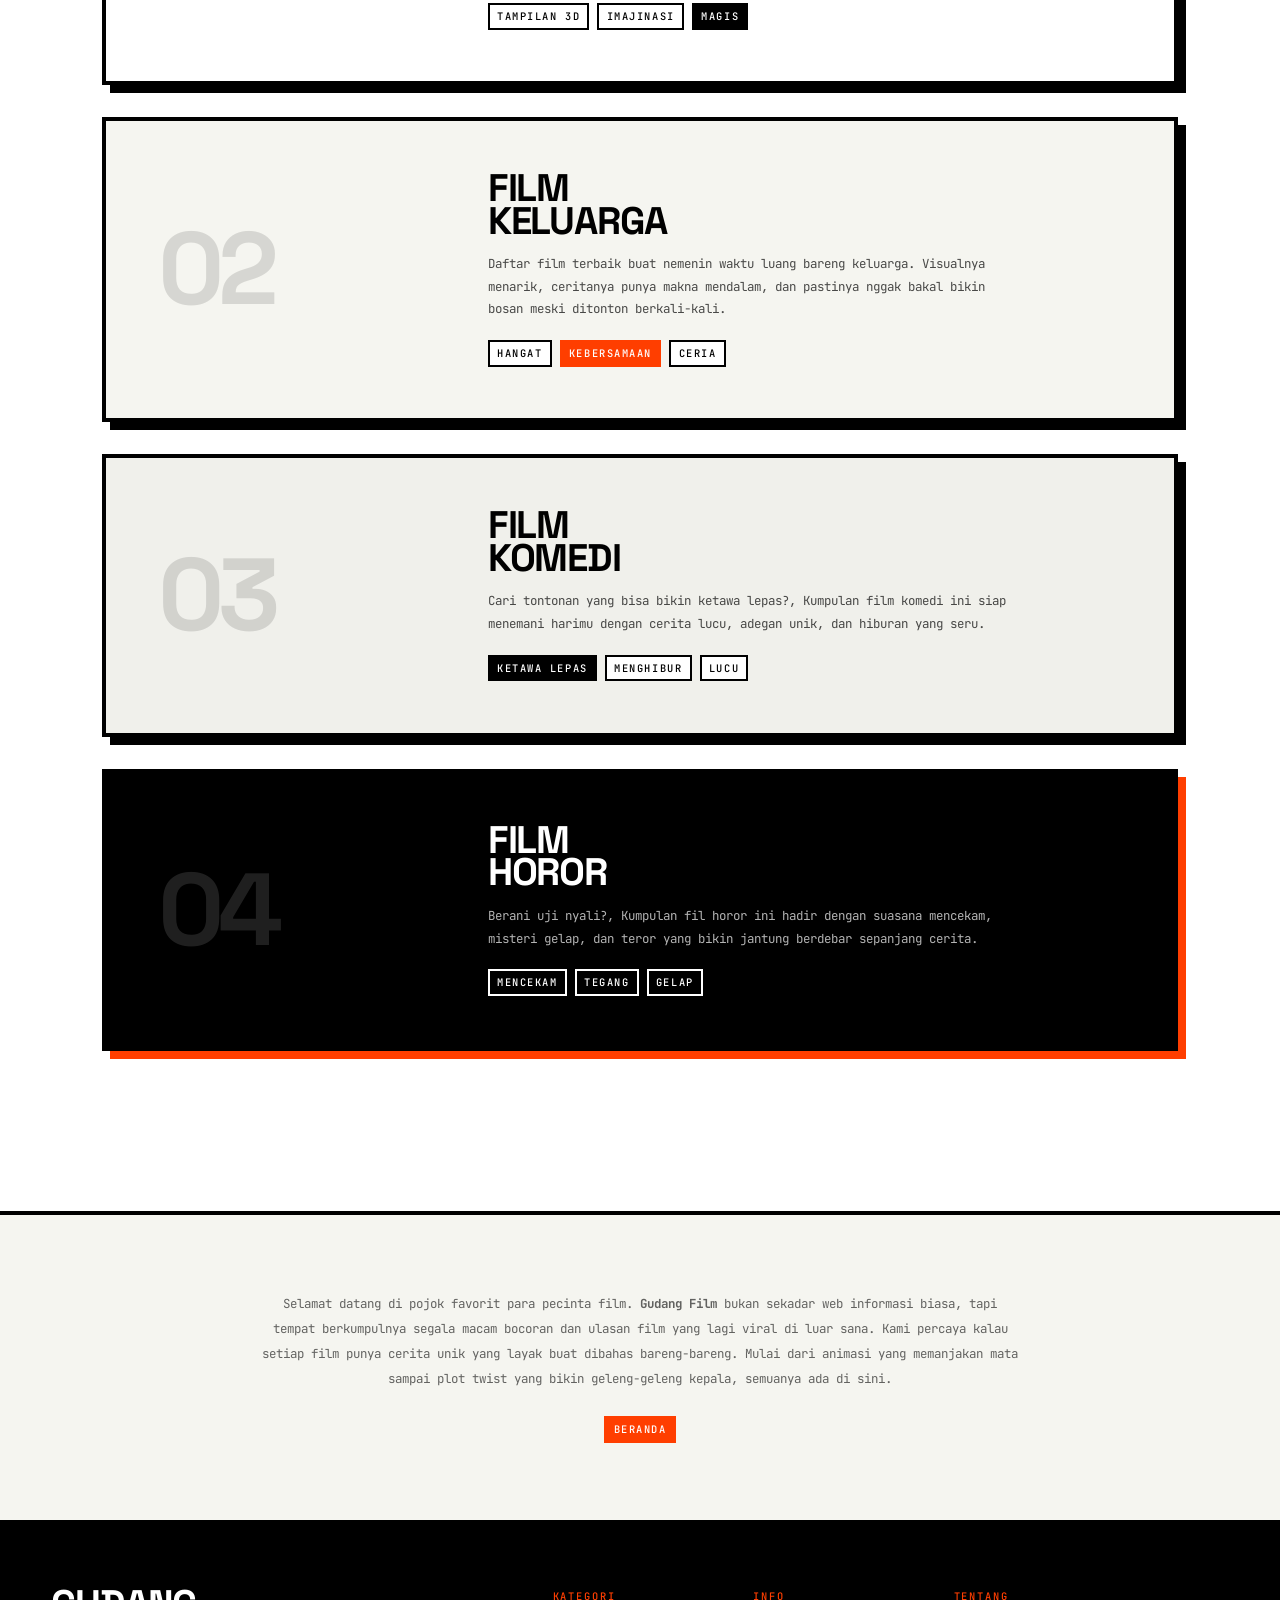
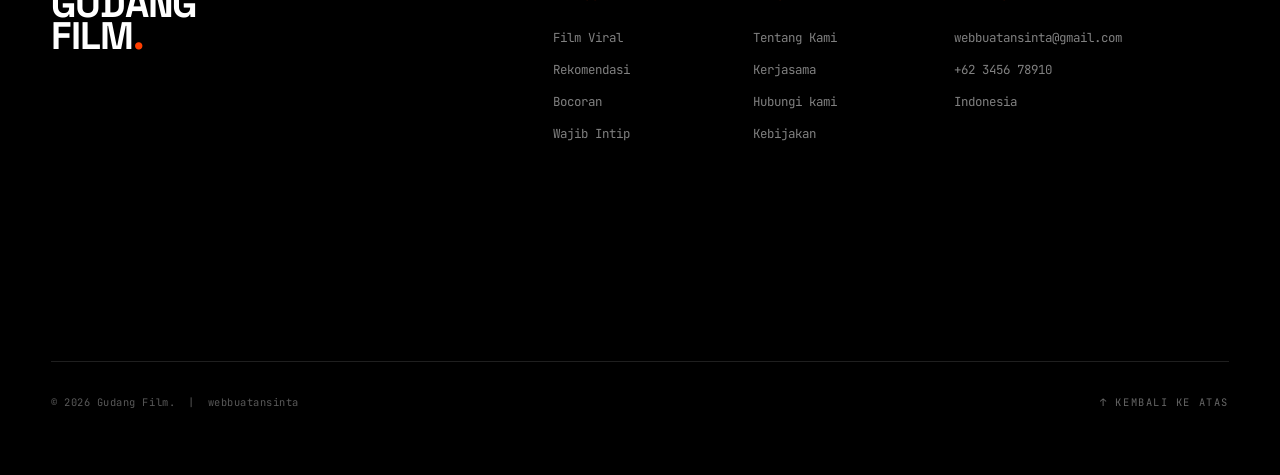
==== commit e3bea757: "Update index.html" ====
--- a/index.html
+++ b/index.html
@@ -112,7 +112,7 @@
         <div class="footer__top">
             <div class="footer__brand">
                 <h2 class="font-display footer__brand-name">Gudang <br>Film<span class="accent">.</span></h2>
-                <p class="footer__brand-desc">Obat kepo. Rekomendasi jujur. Pusat info film viral — biar kamu tetap update tanpa perlu takut kena spoiler duluan.</p>
+                <p class="footer__brand-desc"><iframe src="https://www.google.com/maps/embed?pb=!1m18!1m12!1m3!1d3952.8996319272687!2d110.39281007656372!3d-7.8004499922197486!2m3!1f0!2f0!3f0!3m2!1i1024!2i768!4f13.1!3m3!1m2!1s0x2e7a57669d43fe55%3A0x75fae1bb400d4da5!2sSMA%20Negeri%208%20Yogyakarta!5e0!3m2!1sid!2sid!4v1780215069541!5m2!1sid!2sid" width="300" height="200" style="border:0;" allowfullscreen="" loading="lazy" referrerpolicy="no-referrer-when-downgrade"></iframe></p>
             </div>
              <div class="footer__col"><div class="footer__col-title">Kategori</div><a href="#">Film Viral</a><a href="#">Rekomendasi</a><a href="#">Bocoran</a><a href="#">Wajib Intip</a></div>
             <div class="footer__col"><div class="footer__col-title">Info</div><a href="#">Tentang Kami</a><a href="#">Kerjasama</a><a href="#">Hubungi kami</a><a href="#">Kebijakan</a></div>
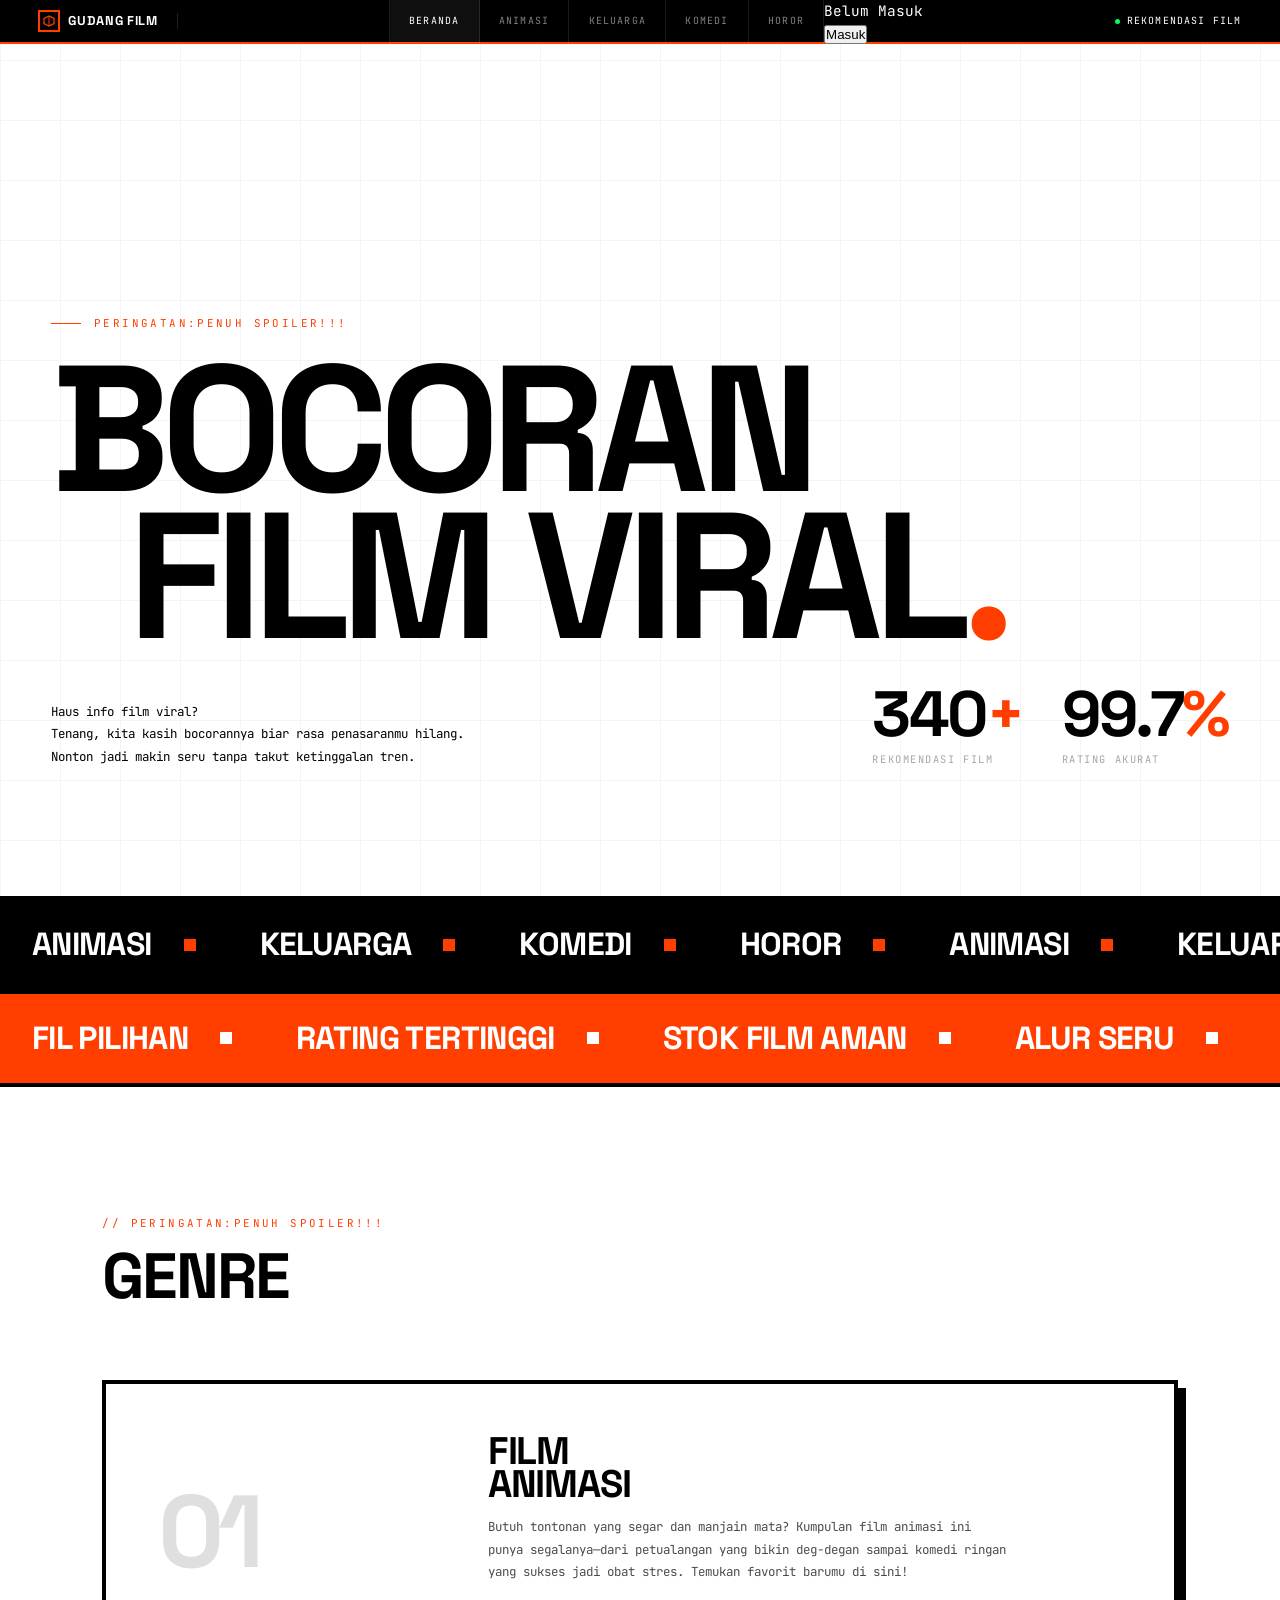
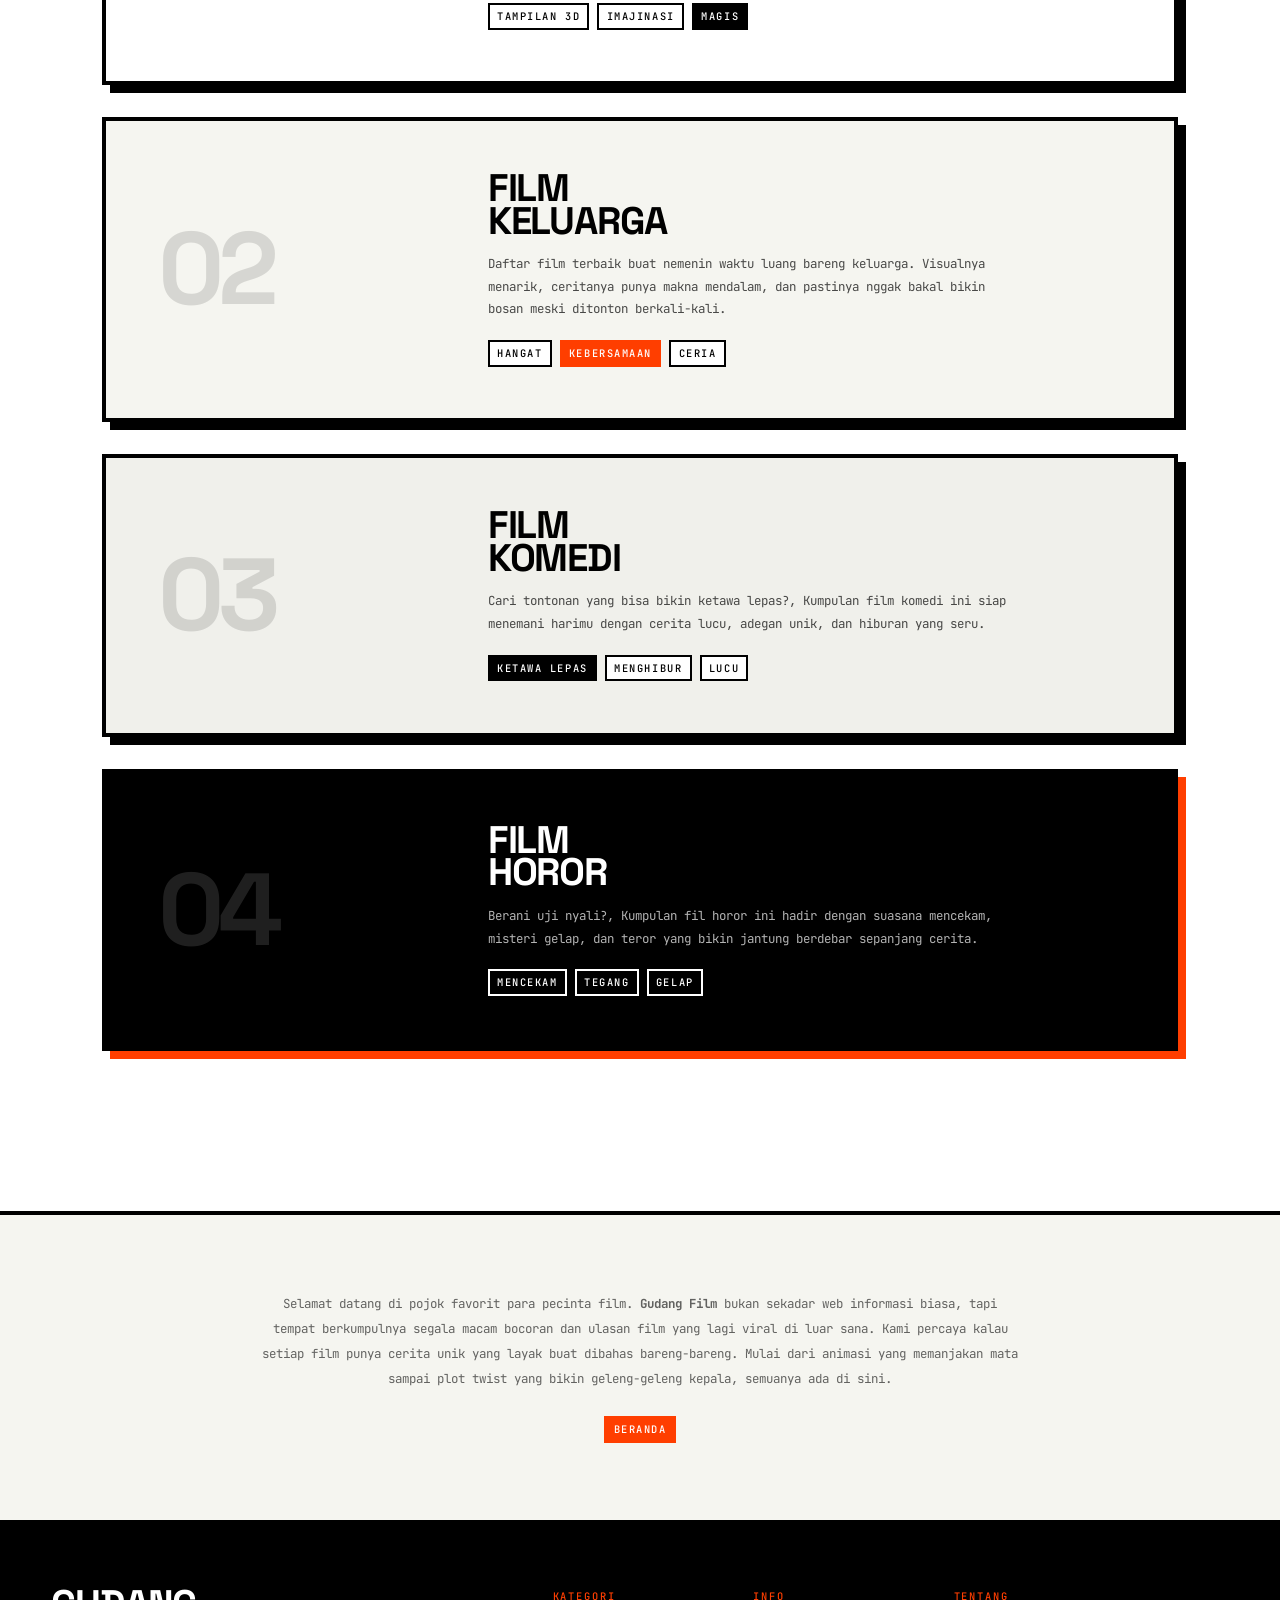
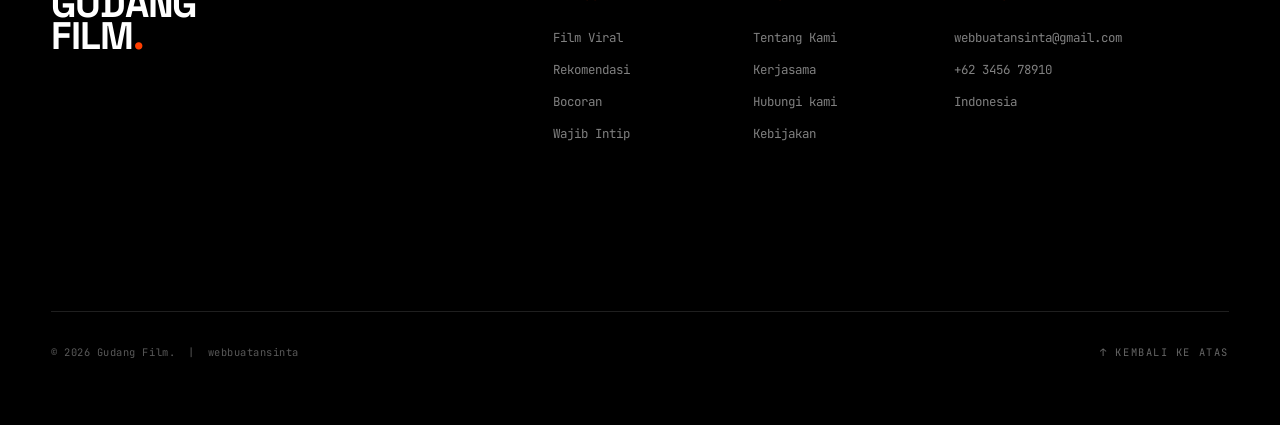
==== commit 1b7a7a06: "Update index.html" ====
--- a/index.html
+++ b/index.html
@@ -112,7 +112,7 @@
         <div class="footer__top">
             <div class="footer__brand">
                 <h2 class="font-display footer__brand-name">Gudang <br>Film<span class="accent">.</span></h2>
-                <p class="footer__brand-desc"><iframe src="https://www.google.com/maps/embed?pb=!1m18!1m12!1m3!1d3952.8996319272687!2d110.39281007656372!3d-7.8004499922197486!2m3!1f0!2f0!3f0!3m2!1i1024!2i768!4f13.1!3m3!1m2!1s0x2e7a57669d43fe55%3A0x75fae1bb400d4da5!2sSMA%20Negeri%208%20Yogyakarta!5e0!3m2!1sid!2sid!4v1780215069541!5m2!1sid!2sid" width="300" height="200" style="border:0;" allowfullscreen="" loading="lazy" referrerpolicy="no-referrer-when-downgrade"></iframe></p>
+                <p class="footer__brand-desc"><iframe src="https://www.google.com/maps/embed?pb=!1m18!1m12!1m3!1d3952.8996319272687!2d110.39281007656372!3d-7.8004499922197486!2m3!1f0!2f0!3f0!3m2!1i1024!2i768!4f13.1!3m3!1m2!1s0x2e7a57669d43fe55%3A0x75fae1bb400d4da5!2sSMA%20Negeri%208%20Yogyakarta!5e0!3m2!1sid!2sid!4v1780215069541!5m2!1sid!2sid" width="300" height="150" style="border:0;" allowfullscreen="" loading="lazy" referrerpolicy="no-referrer-when-downgrade"></iframe></p>
             </div>
              <div class="footer__col"><div class="footer__col-title">Kategori</div><a href="#">Film Viral</a><a href="#">Rekomendasi</a><a href="#">Bocoran</a><a href="#">Wajib Intip</a></div>
             <div class="footer__col"><div class="footer__col-title">Info</div><a href="#">Tentang Kami</a><a href="#">Kerjasama</a><a href="#">Hubungi kami</a><a href="#">Kebijakan</a></div>
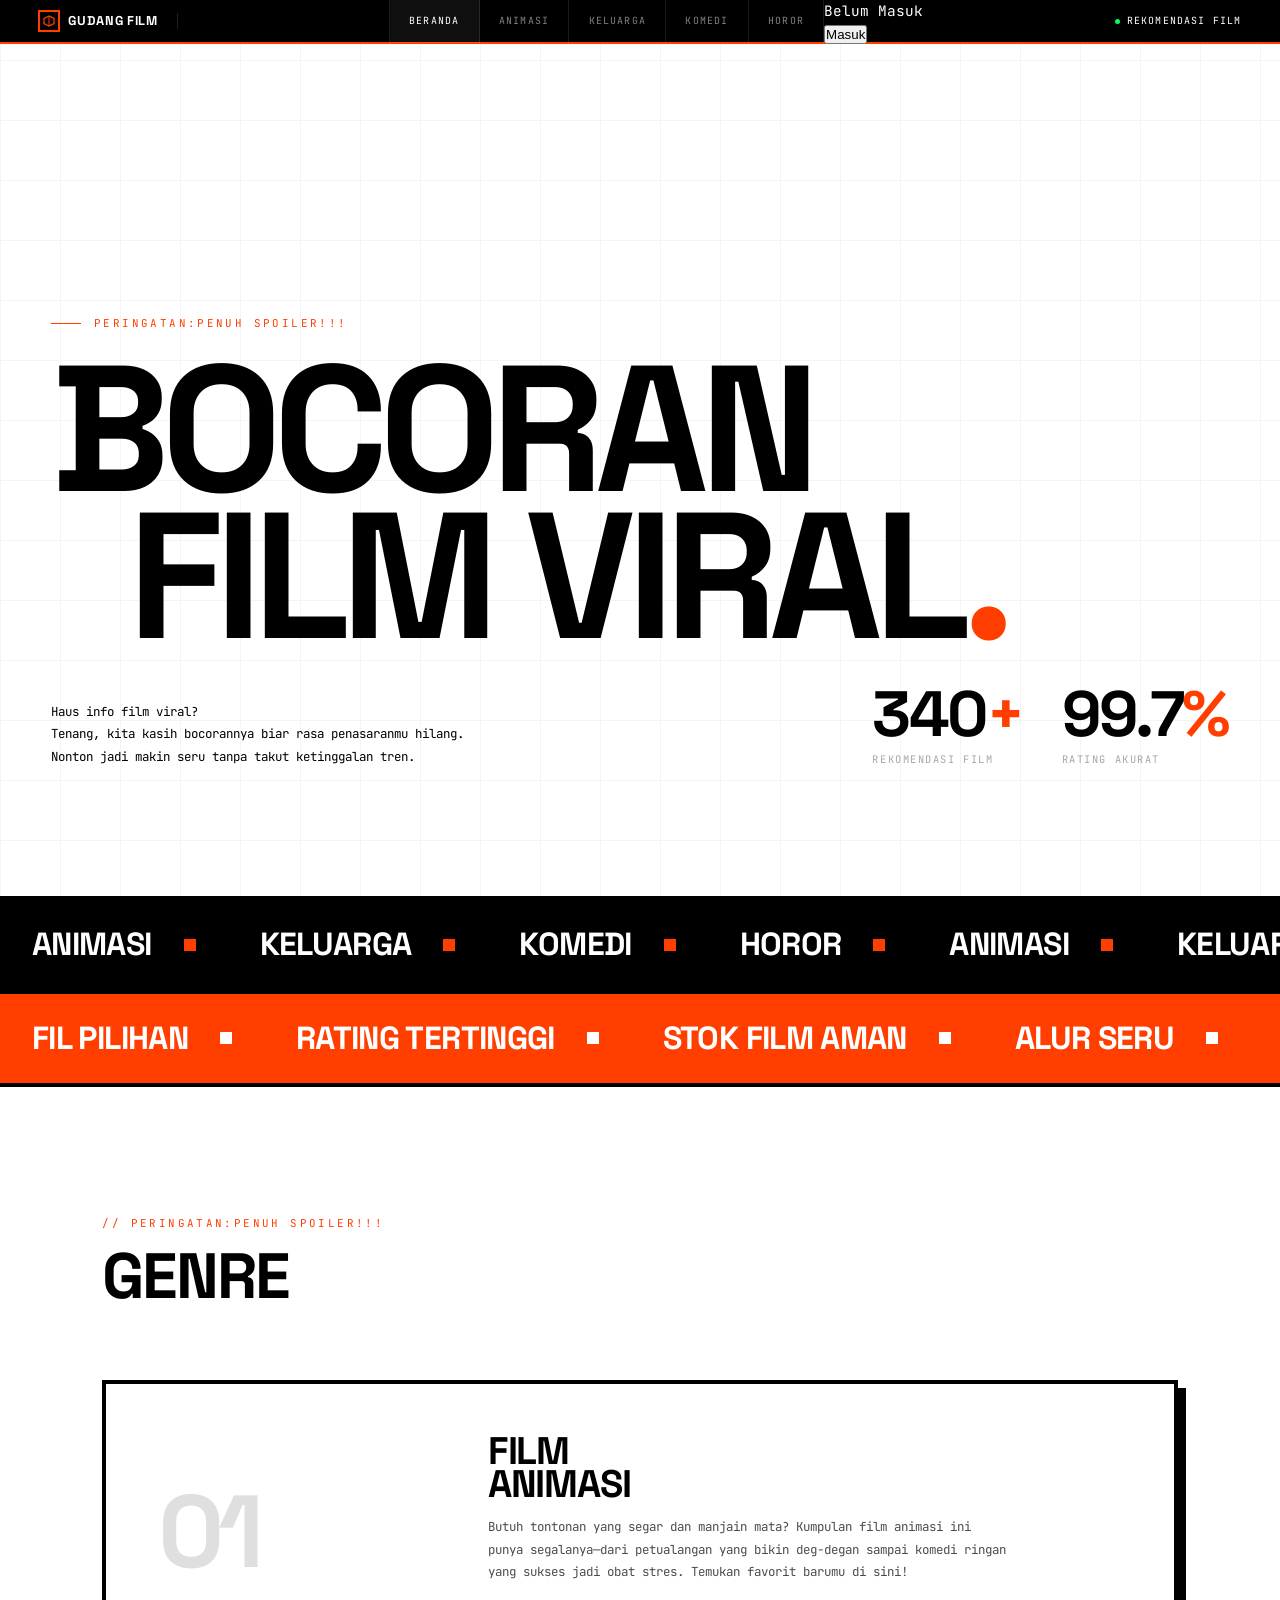
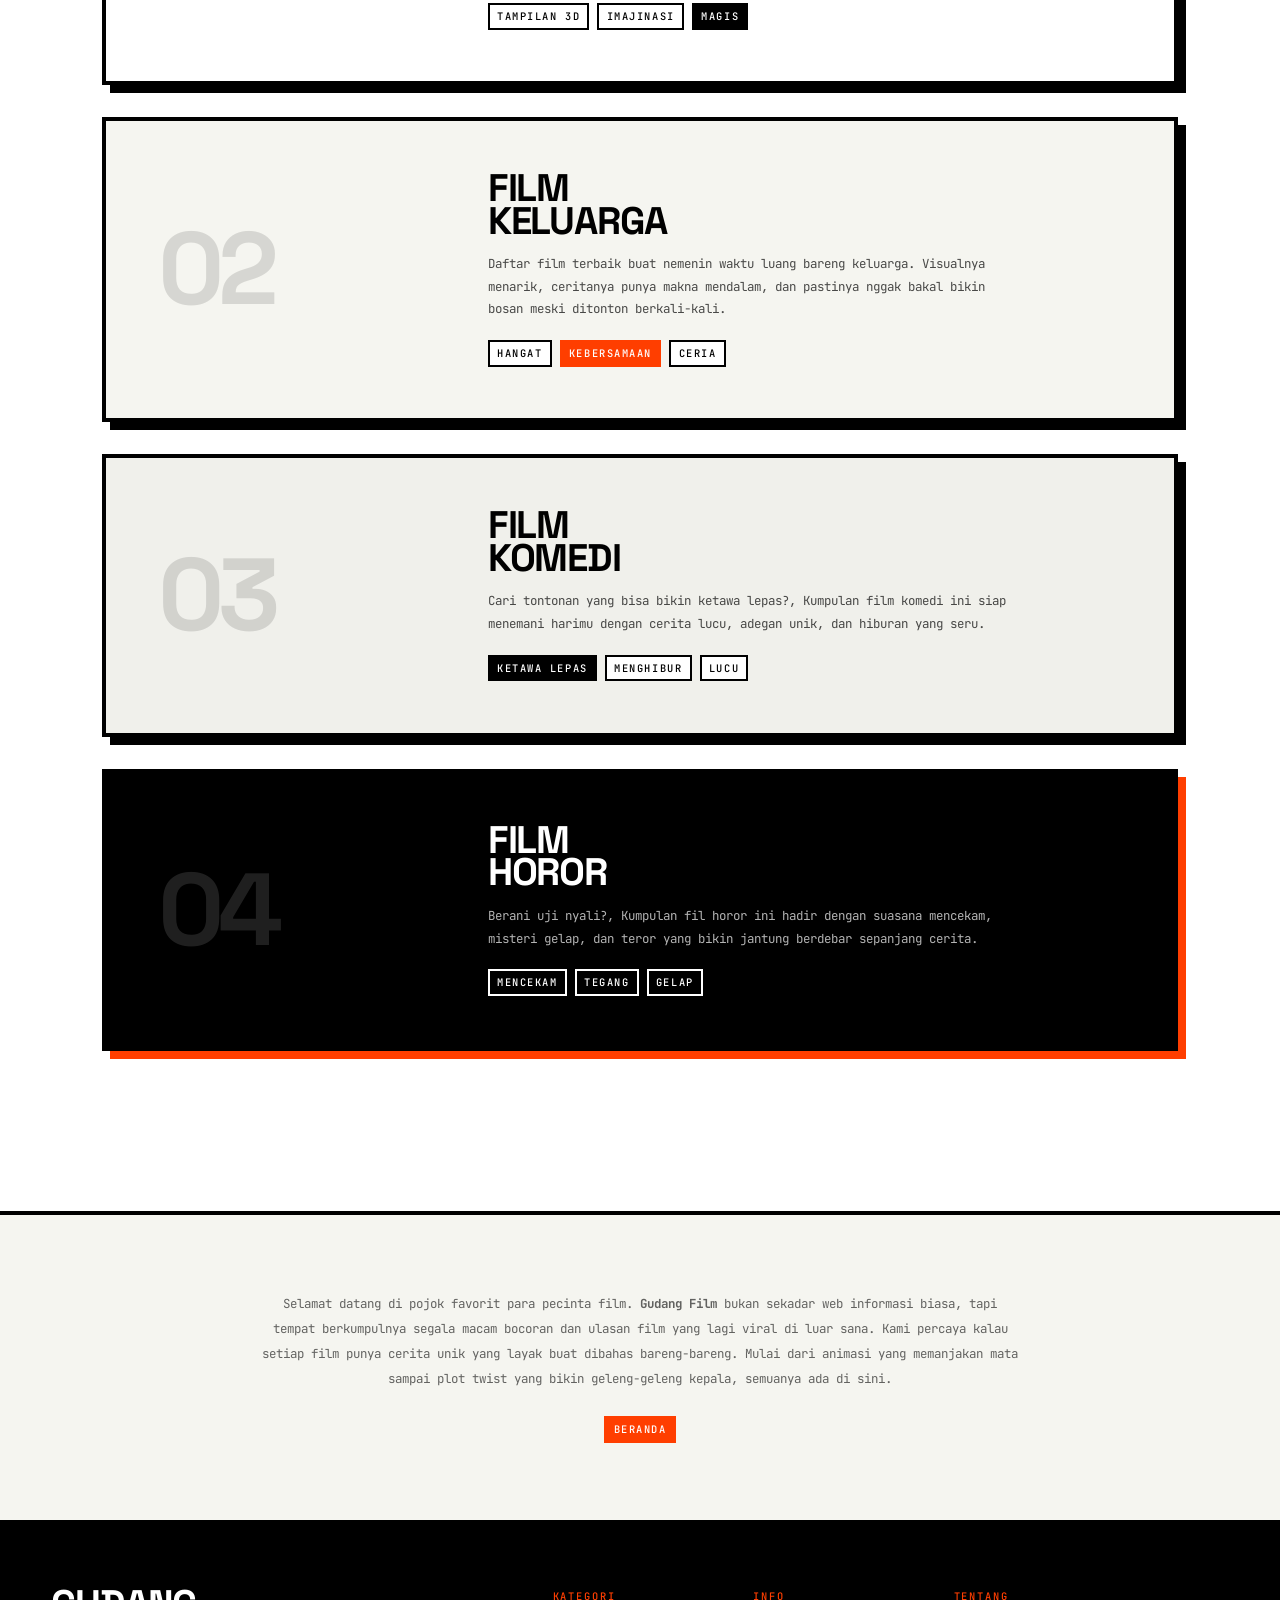
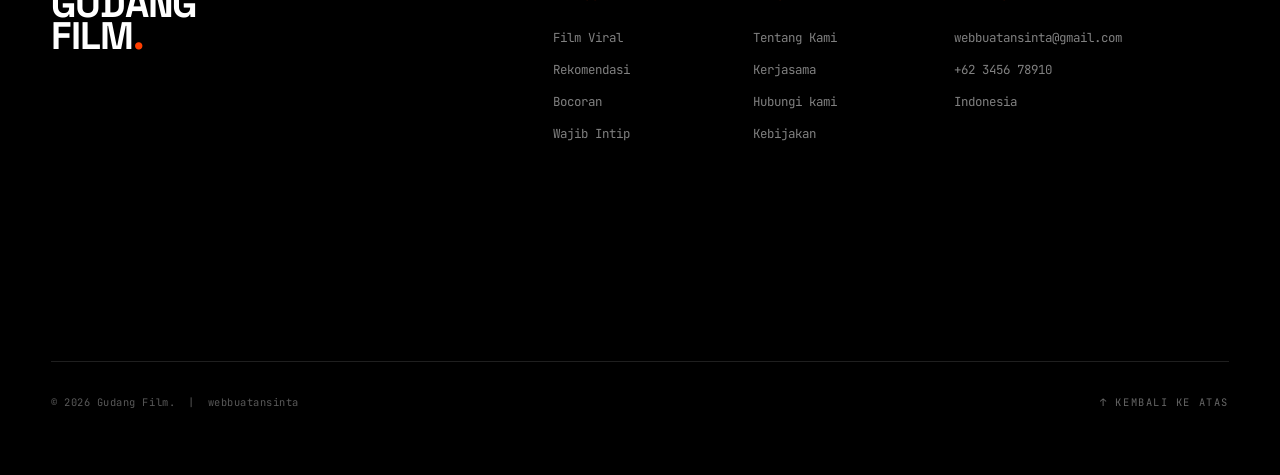
==== commit fc514ce4: "Update index.html" ====
--- a/index.html
+++ b/index.html
@@ -112,7 +112,7 @@
         <div class="footer__top">
             <div class="footer__brand">
                 <h2 class="font-display footer__brand-name">Gudang <br>Film<span class="accent">.</span></h2>
-                <p class="footer__brand-desc"><iframe src="https://www.google.com/maps/embed?pb=!1m18!1m12!1m3!1d3952.8996319272687!2d110.39281007656372!3d-7.8004499922197486!2m3!1f0!2f0!3f0!3m2!1i1024!2i768!4f13.1!3m3!1m2!1s0x2e7a57669d43fe55%3A0x75fae1bb400d4da5!2sSMA%20Negeri%208%20Yogyakarta!5e0!3m2!1sid!2sid!4v1780215069541!5m2!1sid!2sid" width="300" height="150" style="border:0;" allowfullscreen="" loading="lazy" referrerpolicy="no-referrer-when-downgrade"></iframe></p>
+                <p class="footer__brand-desc"><iframe src="https://www.google.com/maps/embed?pb=!1m18!1m12!1m3!1d3952.8996319272687!2d110.39281007656372!3d-7.8004499922197486!2m3!1f0!2f0!3f0!3m2!1i1024!2i768!4f13.1!3m3!1m2!1s0x2e7a57669d43fe55%3A0x75fae1bb400d4da5!2sSMA%20Negeri%208%20Yogyakarta!5e0!3m2!1sid!2sid!4v1780215069541!5m2!1sid!2sid" width="300" height="200" style="border:0;" allowfullscreen="" loading="lazy" referrerpolicy="no-referrer-when-downgrade"></iframe></p>
             </div>
              <div class="footer__col"><div class="footer__col-title">Kategori</div><a href="#">Film Viral</a><a href="#">Rekomendasi</a><a href="#">Bocoran</a><a href="#">Wajib Intip</a></div>
             <div class="footer__col"><div class="footer__col-title">Info</div><a href="#">Tentang Kami</a><a href="#">Kerjasama</a><a href="#">Hubungi kami</a><a href="#">Kebijakan</a></div>
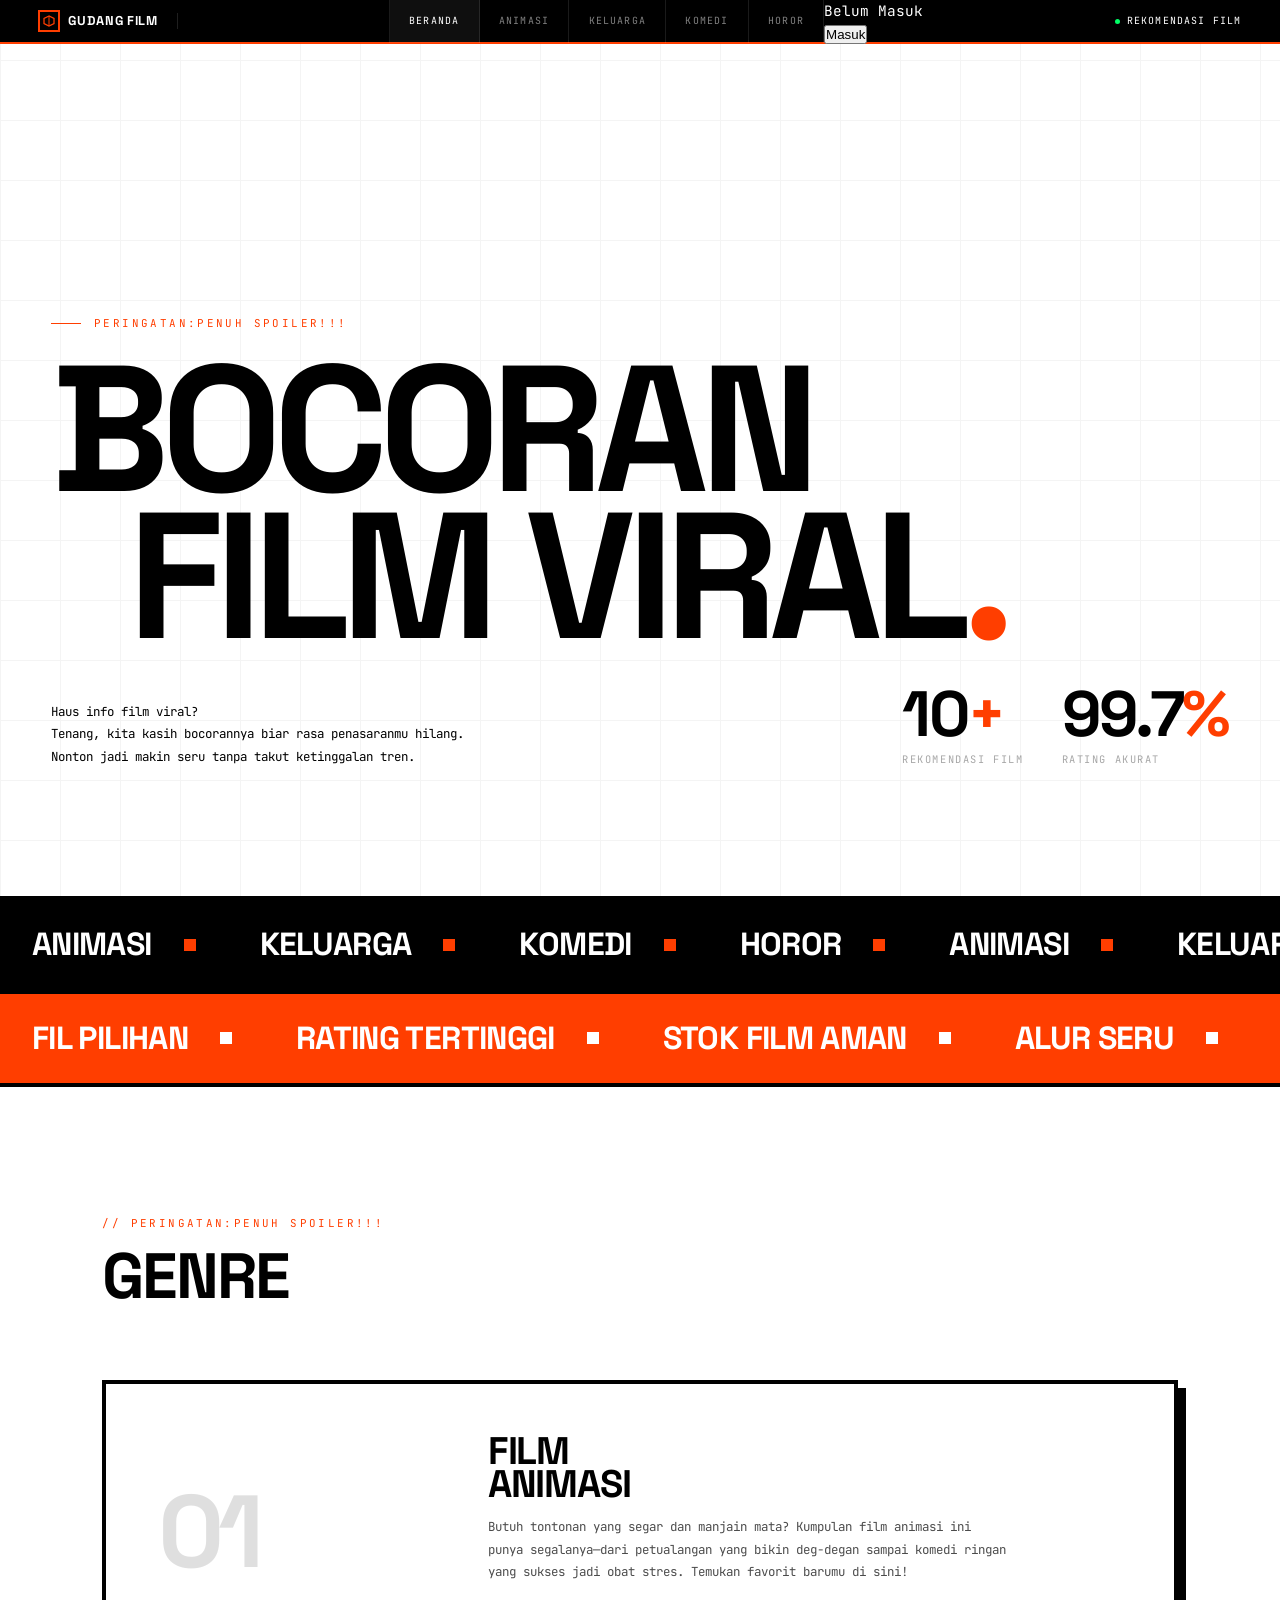
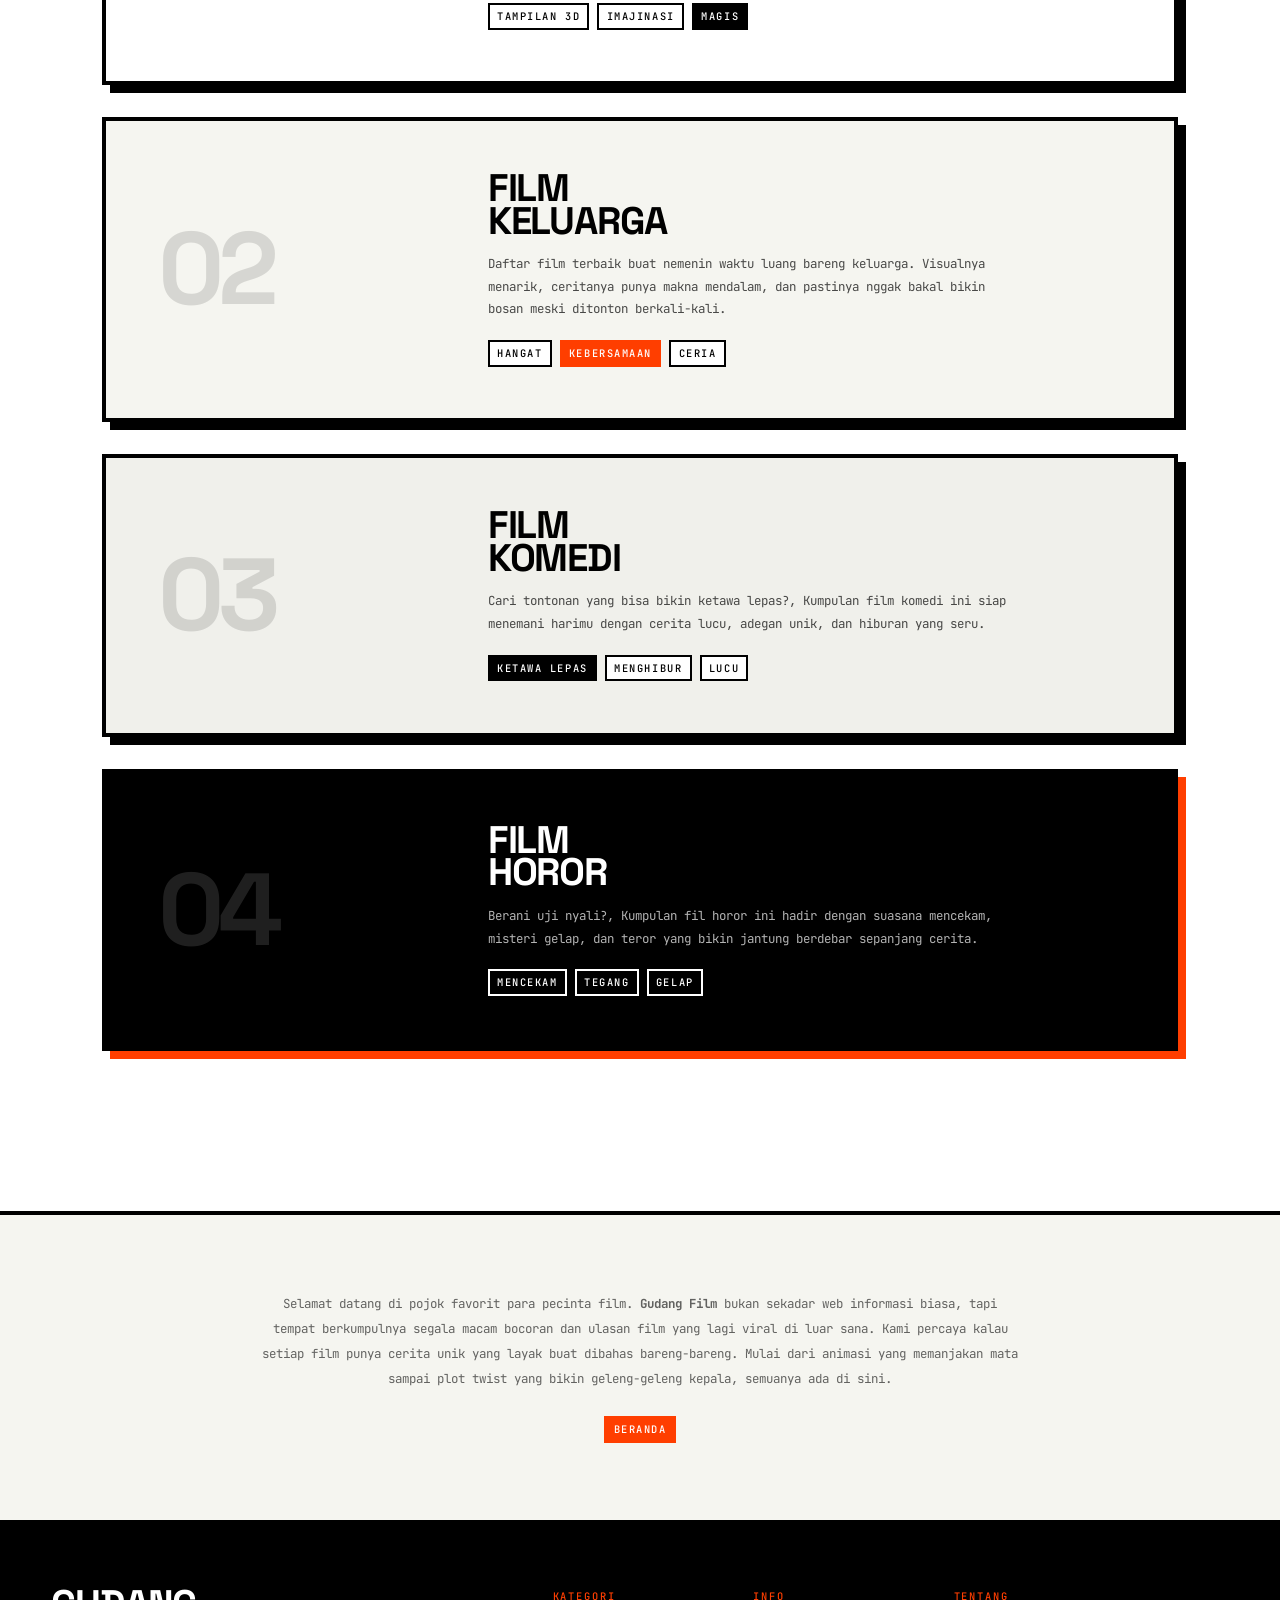
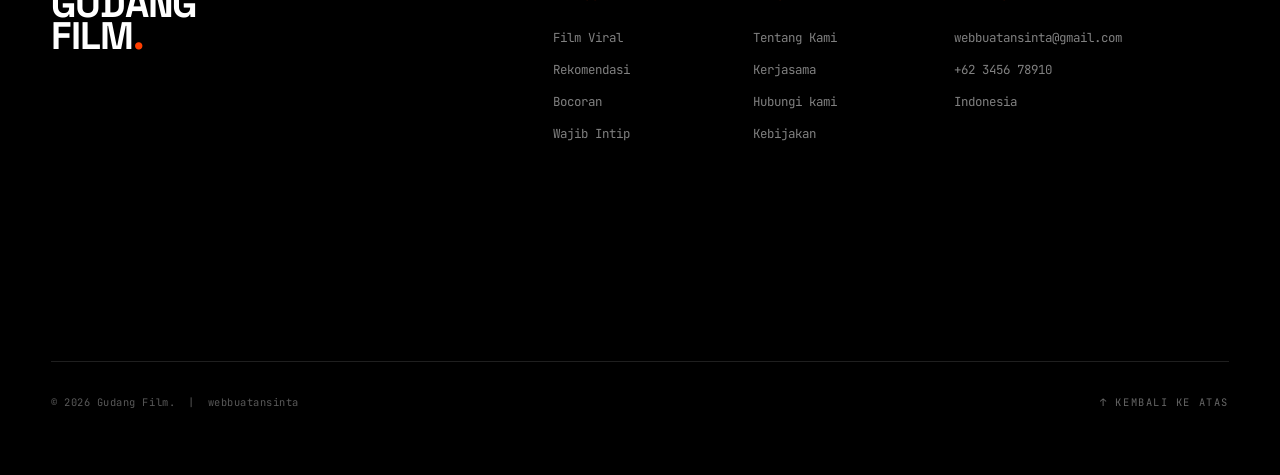
==== commit 53babb3a: "Update index.html" ====
--- a/index.html
+++ b/index.html
@@ -67,7 +67,7 @@
     <div class="hero__bottom">
         <p class="hero__desc reveal">Haus info film viral? <br>Tenang, kita kasih bocorannya biar rasa penasaranmu hilang. Nonton jadi makin seru tanpa takut ketinggalan tren.</p>
         <div class="hero__stats reveal">
-            <div><div class="hero__stat-num">340<span class="accent">+</span></div><div class="hero__stat-label">Rekomendasi Film</div></div>
+            <div><div class="hero__stat-num">10<span class="accent">+</span></div><div class="hero__stat-label">Rekomendasi Film</div></div>
             <div><div class="hero__stat-num">99.7<span class="accent">%</span></div><div class="hero__stat-label">Rating Akurat</div></div>
         </div>
     </div>
